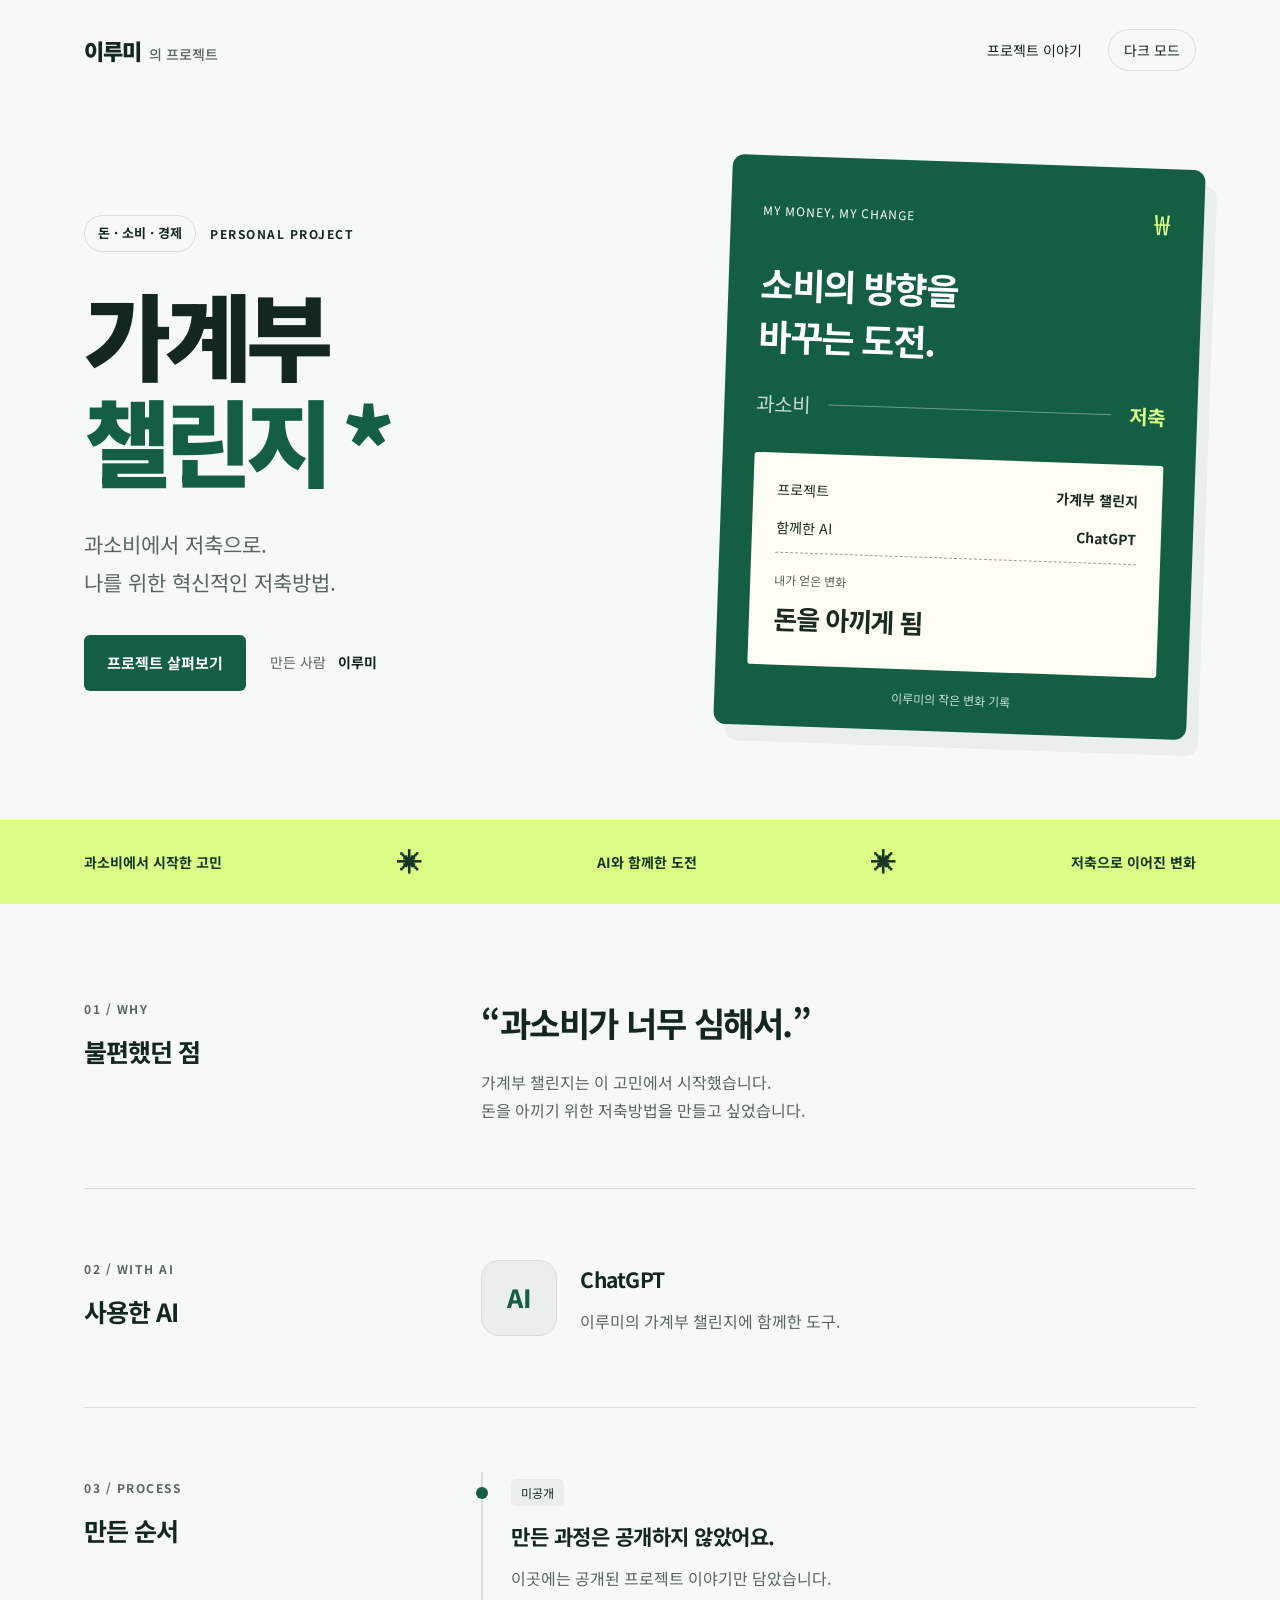
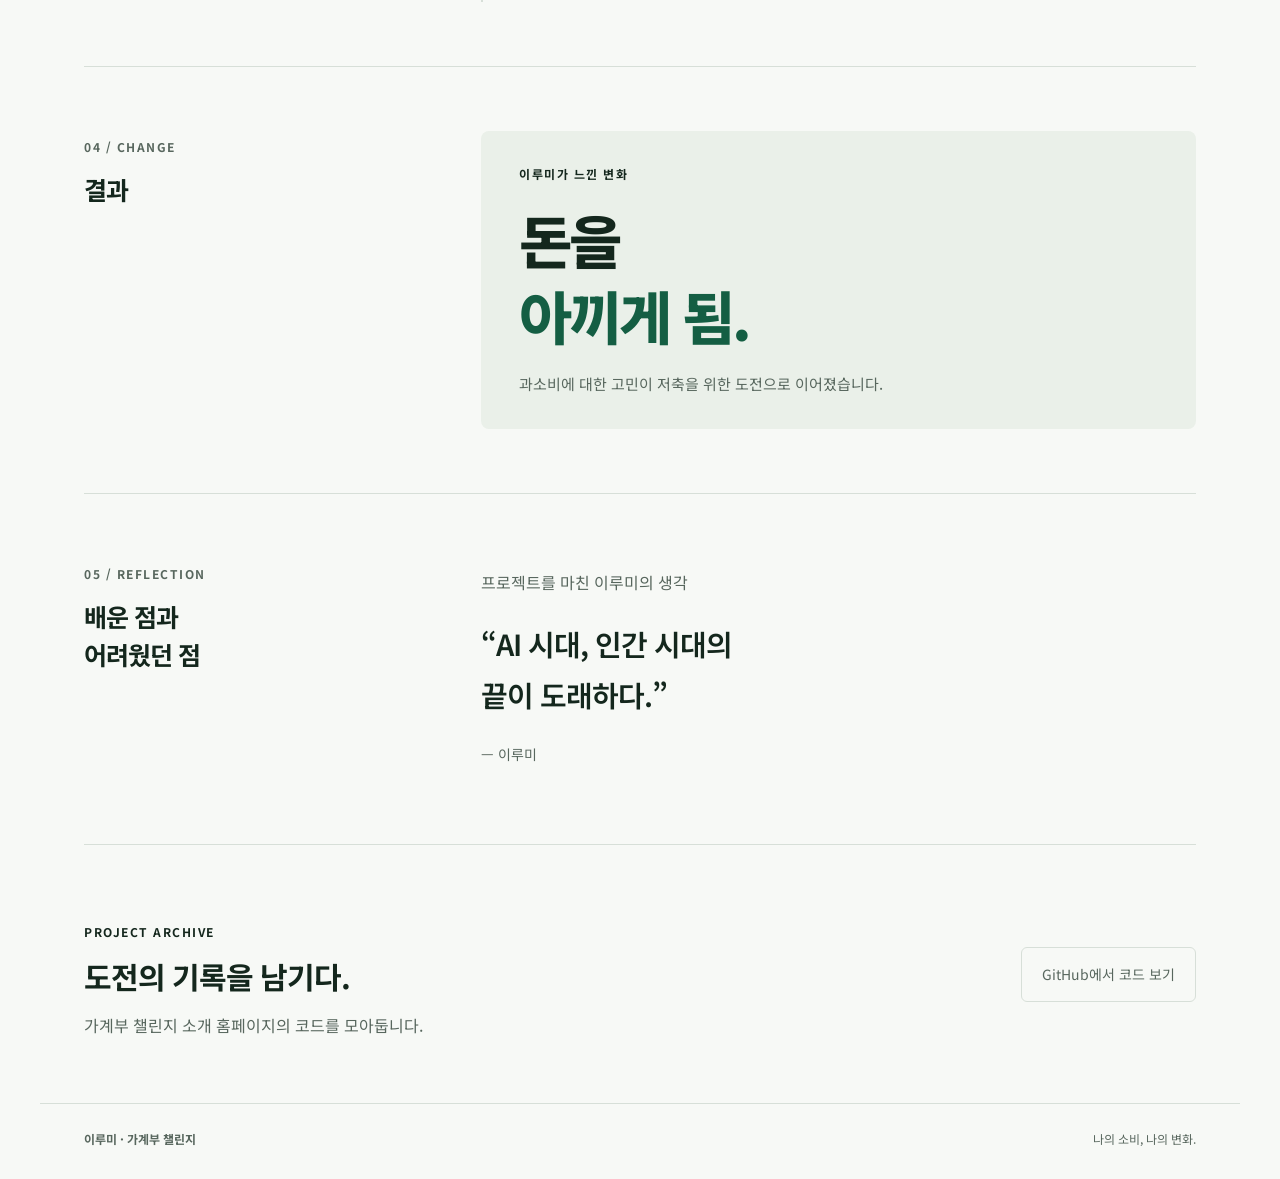
==== index.html @ 44c4bc00 "Create budget challenge portfolio" ====
<!doctype html>
<html lang="ko">
<head>
<meta charset="utf-8"><meta name="viewport" content="width=device-width, initial-scale=1">
<meta name="description" content="과소비에서 저축으로. 이루미가 ChatGPT와 함께 만든 가계부 챌린지 프로젝트를 소개합니다.">
<meta name="color-scheme" content="light dark">
<title>가계부 챌린지 — 이루미의 프로젝트</title>
<link rel="icon" href="data:image/svg+xml,%3Csvg xmlns='http://www.w3.org/2000/svg' viewBox='0 0 64 64'%3E%3Crect width='64' height='64' rx='16' fill='%23145e43'/%3E%3Ctext x='32' y='45' text-anchor='middle' font-size='42' fill='%23d8ff75'%3E₩%3C/text%3E%3C/svg%3E">
<link rel="preconnect" href="https://fonts.googleapis.com"><link rel="preconnect" href="https://fonts.gstatic.com" crossorigin>
<link href="https://fonts.googleapis.com/css2?family=Noto+Sans+KR:wght@400;500;600;700;800;900&display=swap" rel="stylesheet">
<link rel="stylesheet" href="style.css"><script src="script.js" defer></script>
</head>
<body>
<a class="skip" href="#main">본문으로 건너뛰기</a>
<header class="header wrap"><a class="brand" href="#">이루미<span>의 프로젝트</span></a><div class="header-right"><a class="nav-link" href="#story">프로젝트 이야기</a><button id="theme" type="button" aria-label="어두운 화면으로 바꾸기">다크 모드</button></div></header>
<main id="main">
<section class="hero wrap" aria-labelledby="title">
<div class="hero-copy"><p class="eyebrow"><span class="pill">돈 · 소비 · 경제</span> PERSONAL PROJECT</p><h1 id="title">가계부<br><span>챌린지</span><i aria-hidden="true">*</i></h1><p class="intro">과소비에서 저축으로.<br>나를 위한 혁신적인 저축방법.</p><div class="hero-bottom"><a class="primary" href="#story">프로젝트 살펴보기</a><span class="byline">만든 사람 <strong>이루미</strong></span></div></div>
<aside class="statement" aria-label="프로젝트 핵심"><div class="statement-top"><span>MY MONEY, MY CHANGE</span><span aria-hidden="true">₩</span></div><p class="statement-title">소비의 방향을<br>바꾸는 도전.</p><div class="shift"><span>과소비</span><span class="divider" aria-hidden="true"></span><strong>저축</strong></div><div class="receipt"><p><span>프로젝트</span><strong>가계부 챌린지</strong></p><p><span>함께한 AI</span><strong>ChatGPT</strong></p><div class="receipt-result"><span>내가 얻은 변화</span><strong>돈을 아끼게 됨</strong></div></div><p class="statement-foot">이루미의 작은 변화 기록</p></aside>
</section>
<div class="band"><div class="wrap"><span>과소비에서 시작한 고민</span><span aria-hidden="true">✳</span><span>AI와 함께한 도전</span><span aria-hidden="true">✳</span><span>저축으로 이어진 변화</span></div></div>
<div class="wrap story" id="story">
<section class="section-row" aria-labelledby="problem"><div class="section-label"><span>01 / WHY</span><h2 id="problem">불편했던 점</h2></div><div class="section-content"><p class="large">“과소비가 너무 심해서.”</p><p class="muted">가계부 챌린지는 이 고민에서 시작했습니다.<br>돈을 아끼기 위한 저축방법을 만들고 싶었습니다.</p></div></section>
<section class="section-row" aria-labelledby="tools"><div class="section-label"><span>02 / WITH AI</span><h2 id="tools">사용한 AI</h2></div><div class="section-content tool"><div class="ai-mark" aria-hidden="true">AI</div><div><h3>ChatGPT</h3><p class="muted">이루미의 가계부 챌린지에 함께한 도구.</p></div></div></section>
<section class="section-row" aria-labelledby="process"><div class="section-label"><span>03 / PROCESS</span><h2 id="process">만든 순서</h2></div><div class="section-content"><div class="timeline"><span class="timeline-node" aria-hidden="true"></span><div><span class="small-tag">미공개</span><h3>만든 과정은 공개하지 않았어요.</h3><p class="muted">이곳에는 공개된 프로젝트 이야기만 담았습니다.</p></div></div></div></section>
<section class="section-row" aria-labelledby="result"><div class="section-label"><span>04 / CHANGE</span><h2 id="result">결과</h2></div><div class="section-content result"><span class="eyebrow">이루미가 느낀 변화</span><p class="result-title">돈을<br><em>아끼게 됨.</em></p><p>과소비에 대한 고민이 저축을 위한 도전으로 이어졌습니다.</p></div></section>
<section class="section-row" aria-labelledby="learned"><div class="section-label"><span>05 / REFLECTION</span><h2 id="learned">배운 점과<br>어려웠던 점</h2></div><div class="section-content"><p class="muted">프로젝트를 마친 이루미의 생각</p><blockquote>“AI 시대, 인간 시대의<br>끝이 도래하다.”</blockquote><p class="quote-credit">— 이루미</p></div></section>
<section class="closing" aria-labelledby="source"><div><p class="eyebrow">PROJECT ARCHIVE</p><h2 id="source">도전의 기록을 남기다.</h2><p class="muted">가계부 챌린지 소개 홈페이지의 코드를 모아둡니다.</p></div><a class="repo-pending" id="repo-link" href="https://github.com/seokchan999999-maker/portfolio-budget-challenge" target="_blank" rel="noopener noreferrer">GitHub에서 코드 보기</a></section>
</div>
</main><footer class="wrap footer"><strong>이루미 · 가계부 챌린지</strong><span>나의 소비, 나의 변화.</span></footer>
</body></html>
---- style.css ----
:root{--bg:#f7f9f6;--text:#14271d;--muted:#58675e;--line:#d7dfd8;--green:#145e43;--accent:#dbff86;--panel:#eaf0e9;--white:#fff;color-scheme:light}*{box-sizing:border-box}html{scroll-behavior:smooth;scroll-padding-top:2rem}body{margin:0;background:var(--bg);color:var(--text);font-family:'Noto Sans KR',sans-serif;font-size:16px;line-height:1.75;word-break:keep-all}a{color:inherit;text-decoration:none}button{font:inherit}a,button{-webkit-tap-highlight-color:transparent}:focus-visible{outline:3px solid #b2651c;outline-offset:5px}.wrap{max-width:1200px;margin:auto;padding:0 44px}.header{height:100px;display:flex;align-items:center;justify-content:space-between;gap:20px}.brand{font-size:22px;font-weight:900;letter-spacing:-1px}.brand span{font-size:14px;font-weight:500;margin-left:8px;letter-spacing:0;color:var(--muted)}.header-right{display:flex;gap:26px;align-items:center;font-size:14px}#theme{border:1px solid var(--line);border-radius:30px;padding:8px 15px;background:transparent;color:var(--text);cursor:pointer}.hero{padding-top:62px;padding-bottom:88px;display:grid;grid-template-columns:1.2fr 1fr;gap:72px;align-items:center}.eyebrow{font-size:12px;font-weight:700;letter-spacing:1.5px;display:flex;align-items:center;gap:14px}.pill{border:1px solid var(--line);border-radius:30px;padding:6px 13px;font-size:13px;letter-spacing:0}h1{font-size:clamp(64px,7.4vw,96px);line-height:1.12;font-weight:900;letter-spacing:-6px;margin:28px 0;position:relative}h1 span{color:var(--green)}h1 i{font-style:normal;font-size:100px;display:inline-block;color:var(--green);vertical-align:top;margin-left:15px}.intro{font-size:21px;color:var(--muted);line-height:1.8}.hero-bottom{display:flex;align-items:center;gap:24px;margin-top:33px;flex-wrap:wrap}.primary{display:inline-block;background:var(--green);color:#fff;padding:15px 23px;border-radius:6px;font-weight:700;font-size:15px}.byline{font-size:14px;color:var(--muted)}.byline strong{margin-left:8px;color:var(--text)}.statement{background:#145e43;color:#fff;border-radius:12px;padding:30px 32px 22px;transform:rotate(2deg);box-shadow:12px 16px 0 var(--panel)}.statement-top{display:flex;align-items:center;justify-content:space-between;font-size:12px;letter-spacing:1px}.statement-top span:last-child{font-size:28px;color:var(--accent)}.statement-title{font-size:36px;font-weight:700;letter-spacing:-1.5px;line-height:1.45;margin:22px 0}.shift{display:flex;align-items:center;gap:18px;margin:25px 0 32px;font-size:20px;color:#c3ddce}.shift strong{color:var(--accent)}.divider{height:1px;background:#719984;flex:1}.receipt{background:#fffef5;color:#192b21;padding:24px;border-radius:3px}.receipt p{display:flex;justify-content:space-between;font-size:14px;margin:0 0 13px;gap:12px}.receipt-result{border-top:1px dashed #95a593;padding-top:16px;display:flex;flex-direction:column;gap:5px}.receipt-result span{font-size:12px;color:#58675e}.receipt-result strong{font-size:26px;letter-spacing:-1px}.statement-foot{font-size:12px;text-align:center;color:#c3ddce;margin:18px 0 0}.band{background:var(--accent);color:#183626}.band .wrap{display:flex;align-items:center;justify-content:space-between;gap:24px;padding-top:20px;padding-bottom:20px;font-size:14px;font-weight:700}.band span[aria-hidden]{font-size:25px}.story{padding-top:25px}.section-row{display:grid;grid-template-columns:1fr 2fr;gap:40px;padding:64px 0;border-bottom:1px solid var(--line)}.section-label>span{font-size:12px;color:var(--muted);letter-spacing:1.5px;font-weight:700}h2{font-size:25px;letter-spacing:-1px;line-height:1.5;margin:12px 0}h3{font-size:21px;letter-spacing:-.5px;margin:0}.large{font-size:34px;font-weight:700;letter-spacing:-1.5px;margin:0 0 16px}.muted{color:var(--muted);margin:10px 0 0}.tool{display:flex;align-items:center;gap:23px}.ai-mark{height:76px;width:76px;flex-shrink:0;display:grid;place-items:center;background:var(--panel);border:1px solid var(--line);border-radius:18px;font-size:25px;font-weight:800;color:var(--green)}.timeline{border-left:2px solid var(--line);padding:5px 0 10px 28px;position:relative}.timeline-node{position:absolute;width:12px;height:12px;border-radius:50%;background:var(--green);left:-7px;top:15px}.small-tag{display:inline-block;font-size:12px;padding:3px 10px;background:var(--panel);border-radius:5px;margin-bottom:12px}.result{background:var(--panel);border-radius:8px;padding:32px 38px}.result-title{font-size:58px;line-height:1.3;letter-spacing:-3px;font-weight:800;margin:18px 0}.result-title em{font-style:normal;color:var(--green)}.result>p:last-child{color:var(--muted);font-size:15px;margin-bottom:0}blockquote{font-size:29px;letter-spacing:-1px;font-weight:600;margin:22px 0}.quote-credit{font-size:14px;color:var(--muted)}.closing{padding:64px 0;display:flex;justify-content:space-between;align-items:center;gap:25px}.closing h2{font-size:30px}.repo-pending{font-size:14px;color:var(--muted);border:1px solid var(--line);padding:14px 20px;border-radius:6px}.footer{border-top:1px solid var(--line);display:flex;justify-content:space-between;gap:20px;padding-top:24px;padding-bottom:30px;font-size:12px;color:var(--muted)}.skip{position:absolute;top:-100px;left:20px;z-index:9;background:var(--bg);padding:12px}.skip:focus{top:10px}:root[data-theme=dark]{--bg:#101b16;--text:#e9f1e9;--muted:#acbaaf;--line:#33453b;--green:#b9e879;--panel:#1e3026;--white:#18271f;color-scheme:dark}:root[data-theme=dark] .primary{color:#12291c}:root[data-theme=dark] .statement{box-shadow:12px 16px 0 #263629}@media(prefers-color-scheme:dark){:root:not([data-theme=light]){--bg:#101b16;--text:#e9f1e9;--muted:#acbaaf;--line:#33453b;--green:#b9e879;--panel:#1e3026;--white:#18271f;color-scheme:dark}:root:not([data-theme=light]) .primary{color:#12291c}}@media(max-width:850px){.wrap{padding-left:28px;padding-right:28px}.hero{gap:35px}.statement{padding:24px}.hero h1{font-size:70px}.hero h1 i{font-size:65px;margin-left:8px}.statement-title{font-size:29px}.receipt{padding:18px}.receipt-result strong{font-size:23px}.section-row{grid-template-columns:1fr 2fr;gap:25px}}@media(max-width:640px){.wrap{padding-left:22px;padding-right:22px}.header{height:80px}.brand span,.nav-link{display:none}.hero{grid-template-columns:1fr;padding-top:30px;padding-bottom:58px;gap:42px}.hero h1{font-size:76px}.hero-copy .eyebrow{font-size:10px;letter-spacing:1px}.intro{font-size:19px}.statement{transform:rotate(1deg);margin:0 8px 0 0}.statement-title{font-size:32px}.band .wrap{font-size:12px;gap:10px;padding-top:15px;padding-bottom:15px}.band span[aria-hidden]{font-size:17px}.band span:last-child{display:none}.section-row{grid-template-columns:1fr;gap:24px;padding:40px 0}.section-label h2 br{display:none}.section-label h2{margin:5px 0 0}.large{font-size:27px}.result{padding:25px}.result-title{font-size:49px}blockquote{font-size:25px}.closing{align-items:flex-start;flex-direction:column;padding:42px 0}.closing h2{font-size:27px}.footer{flex-direction:column;gap:5px}.tool .muted{font-size:14px}}@media(prefers-reduced-motion:reduce){html{scroll-behavior:auto}}
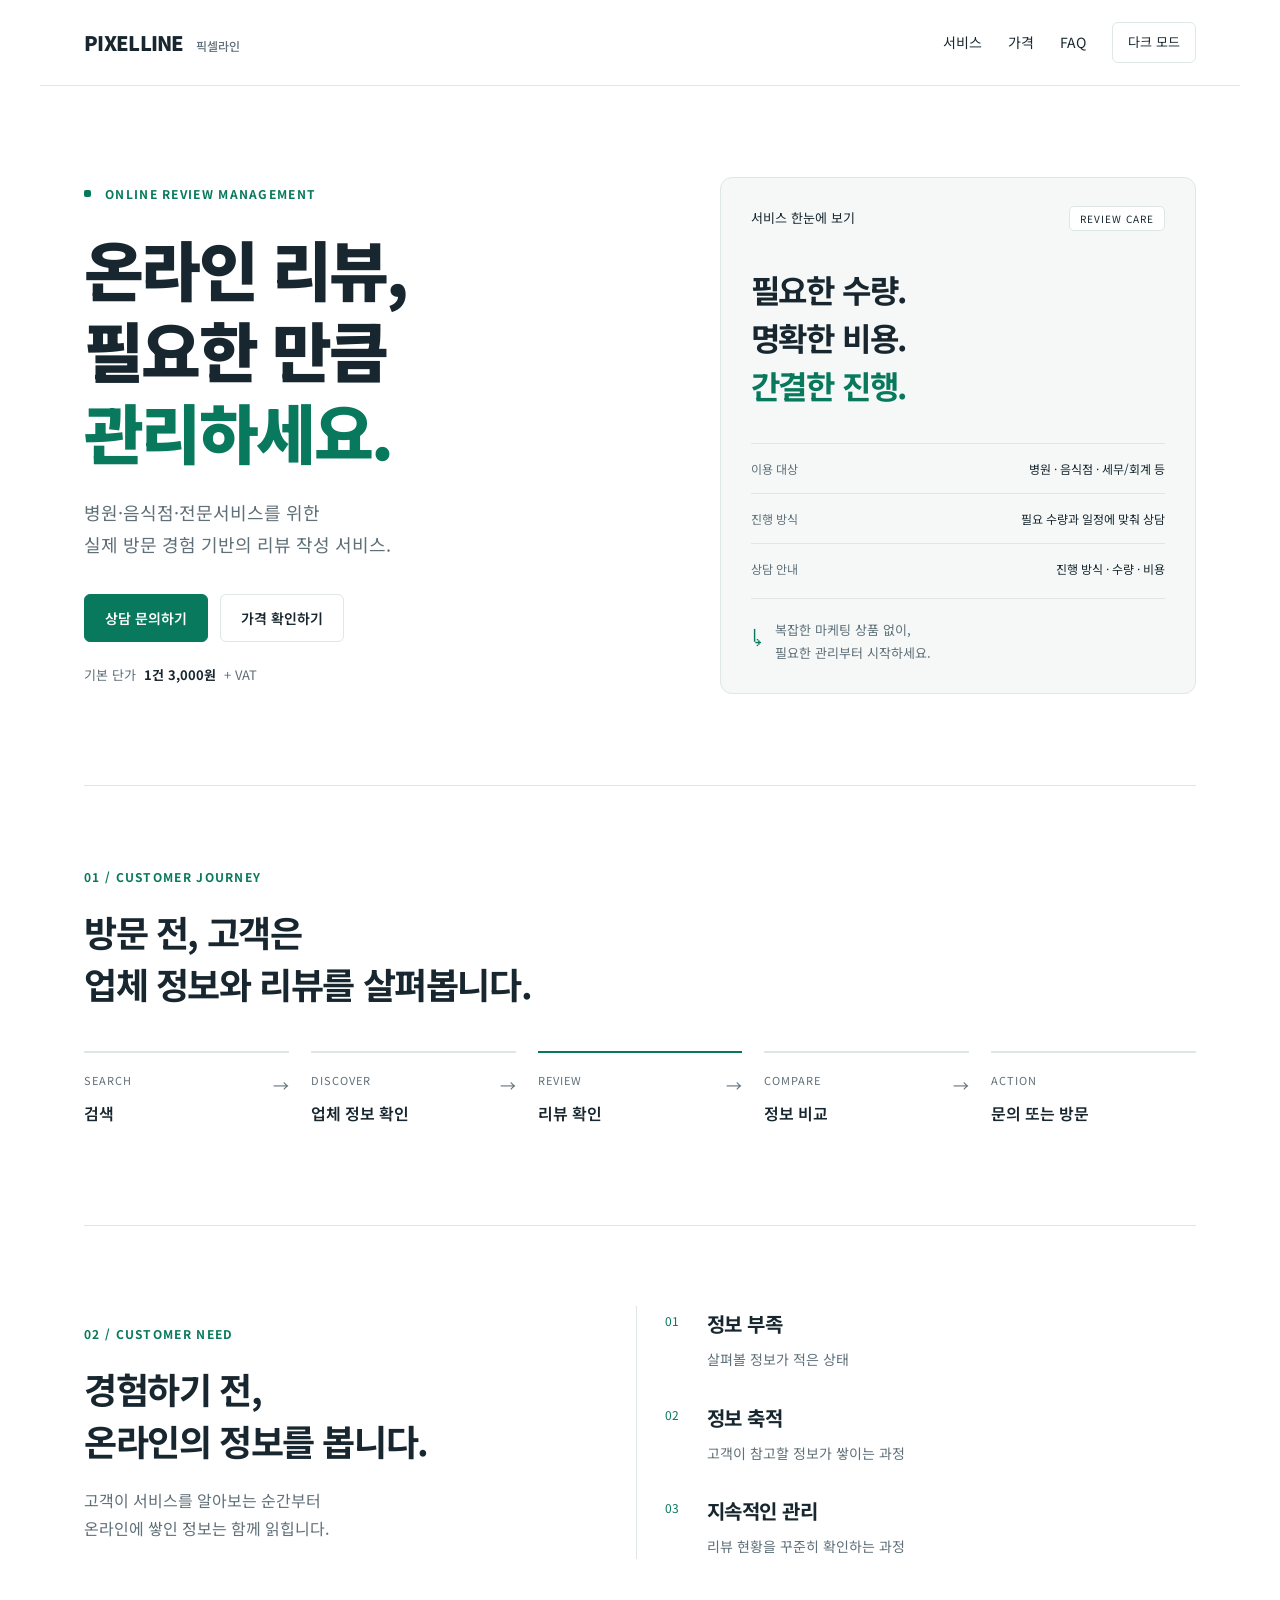
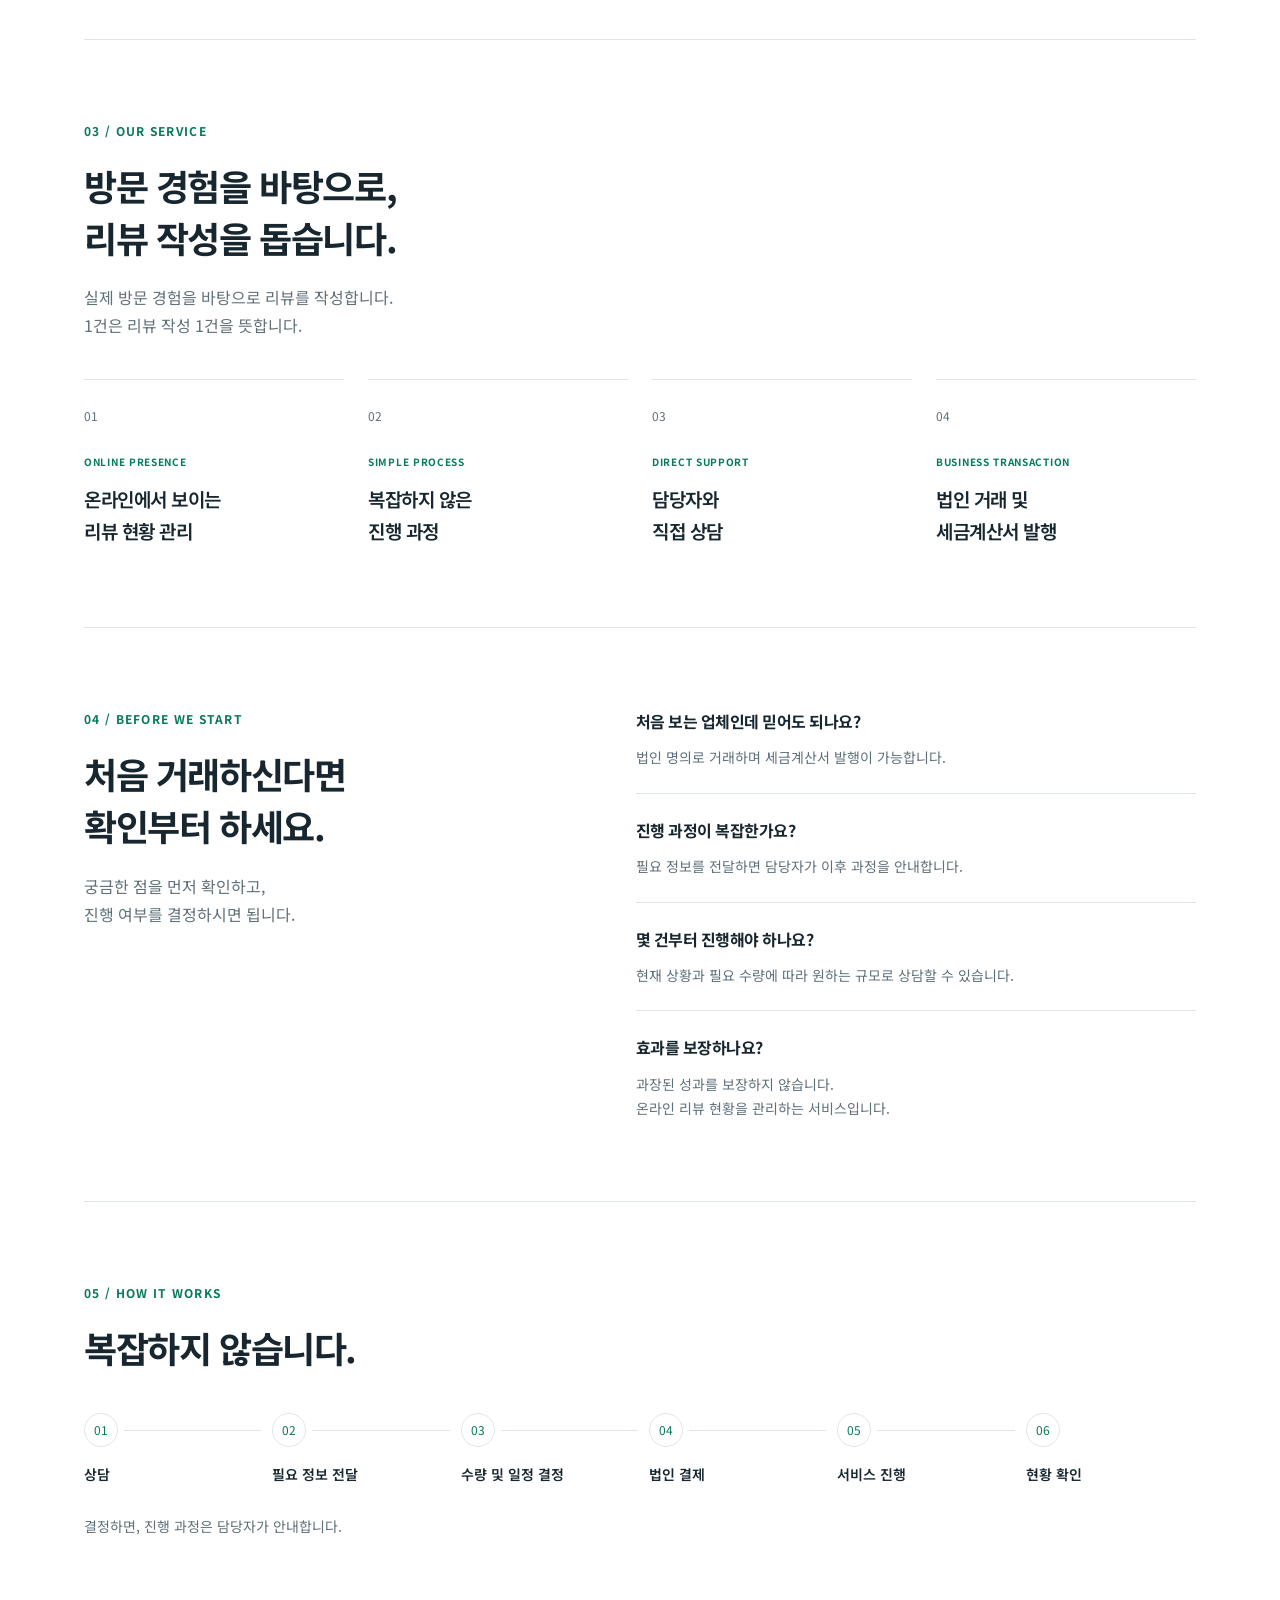
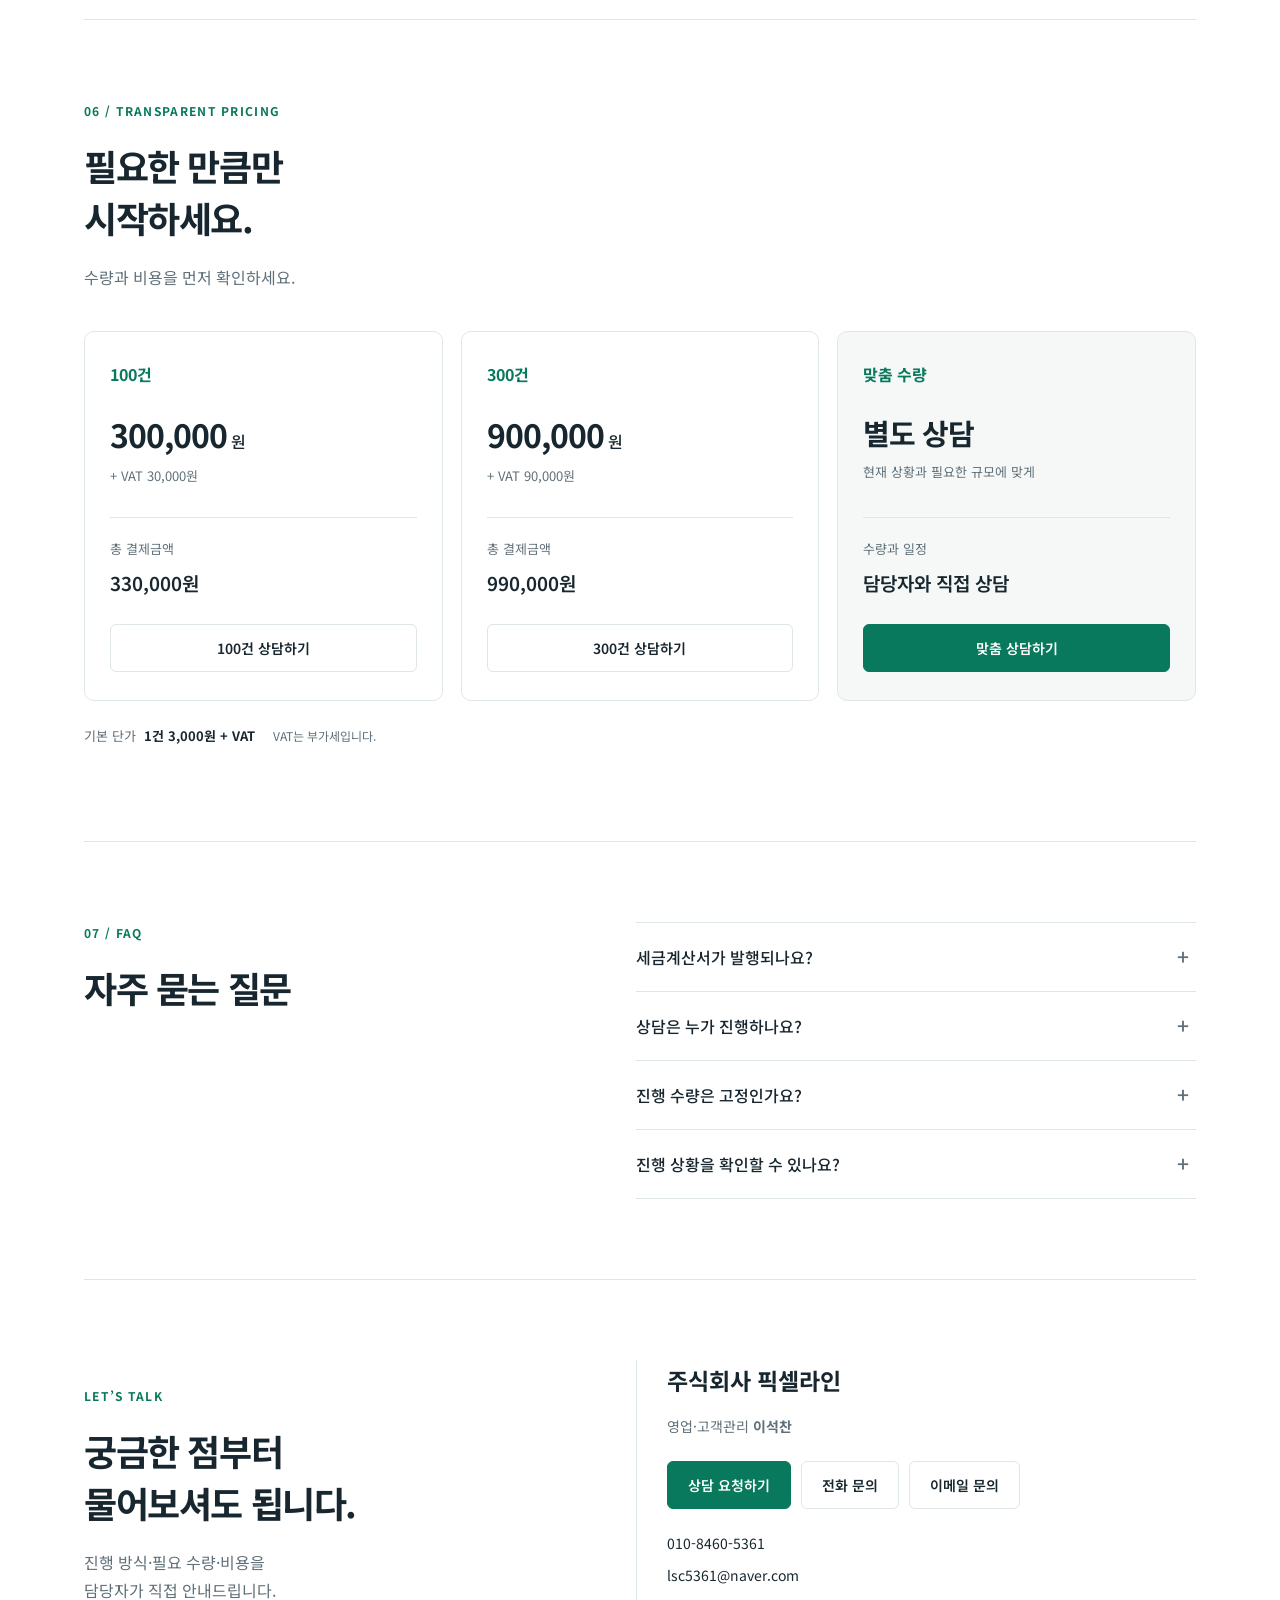
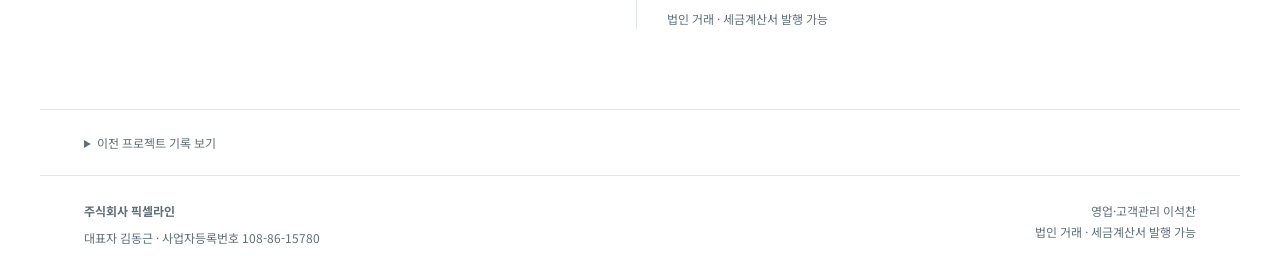
==== commit 79ba2b81: "Refresh existing site for Pixelline review services" ====
--- a/index.html
+++ b/index.html
@@ -2,30 +2,45 @@
 <html lang="ko">
 <head>
 <meta charset="utf-8"><meta name="viewport" content="width=device-width, initial-scale=1">
-<meta name="description" content="과소비에서 저축으로. 이루미가 ChatGPT와 함께 만든 가계부 챌린지 프로젝트를 소개합니다.">
+<meta name="description" content="병원·음식점·전문서비스를 위한 온라인 리뷰 관리. 기본 단가 1건 3,000원 + VAT. 필요한 수량과 일정에 맞춰 상담하세요.">
 <meta name="color-scheme" content="light dark">
-<title>가계부 챌린지 — 이루미의 프로젝트</title>
-<link rel="icon" href="data:image/svg+xml,%3Csvg xmlns='http://www.w3.org/2000/svg' viewBox='0 0 64 64'%3E%3Crect width='64' height='64' rx='16' fill='%23145e43'/%3E%3Ctext x='32' y='45' text-anchor='middle' font-size='42' fill='%23d8ff75'%3E₩%3C/text%3E%3C/svg%3E">
+<title>픽셀라인 | 방문 경험 기반 리뷰 작성 서비스</title>
+<link rel="icon" href="data:image/svg+xml,%3Csvg xmlns='http://www.w3.org/2000/svg' viewBox='0 0 64 64'%3E%3Crect width='64' height='64' rx='16' fill='%23145e43'/%3E%3Ctext x='32' y='45' text-anchor='middle' font-size='42' fill='%23ffffff'%3ER%3C/text%3E%3C/svg%3E">
 <link rel="preconnect" href="https://fonts.googleapis.com"><link rel="preconnect" href="https://fonts.gstatic.com" crossorigin>
 <link href="https://fonts.googleapis.com/css2?family=Noto+Sans+KR:wght@400;500;600;700;800;900&display=swap" rel="stylesheet">
 <link rel="stylesheet" href="style.css"><script src="script.js" defer></script>
 </head>
-<body>
+<body class="sales-page">
 <a class="skip" href="#main">본문으로 건너뛰기</a>
-<header class="header wrap"><a class="brand" href="#">이루미<span>의 프로젝트</span></a><div class="header-right"><a class="nav-link" href="#story">프로젝트 이야기</a><button id="theme" type="button" aria-label="어두운 화면으로 바꾸기">다크 모드</button></div></header>
+<header class="header wrap"><a class="brand" href="#">PIXELLINE<span>픽셀라인</span></a><div class="header-right"><a class="nav-link" href="#service">서비스</a><a class="nav-link" href="#pricing">가격</a><a class="nav-link" href="#faq">FAQ</a><button id="theme" type="button" aria-label="어두운 화면으로 바꾸기">다크 모드</button></div></header>
 <main id="main">
-<section class="hero wrap" aria-labelledby="title">
-<div class="hero-copy"><p class="eyebrow"><span class="pill">돈 · 소비 · 경제</span> PERSONAL PROJECT</p><h1 id="title">가계부<br><span>챌린지</span><i aria-hidden="true">*</i></h1><p class="intro">과소비에서 저축으로.<br>나를 위한 혁신적인 저축방법.</p><div class="hero-bottom"><a class="primary" href="#story">프로젝트 살펴보기</a><span class="byline">만든 사람 <strong>이루미</strong></span></div></div>
+<section class="hero wrap sales-hero" aria-labelledby="title">
+<div class="hero-copy"><p class="eyebrow"><span class="sales-dot" aria-hidden="true"></span> ONLINE REVIEW MANAGEMENT</p><h1 id="title">온라인 리뷰,<br>필요한 만큼<br><span>관리하세요.</span></h1><p class="intro">병원·음식점·전문서비스를 위한<br>실제 방문 경험 기반의 리뷰 작성 서비스.</p><div class="hero-bottom"><a class="primary" href="#contact">상담 문의하기</a><a class="secondary" href="#pricing">가격 확인하기</a></div><p class="hero-price">기본 단가 <strong>1건 3,000원</strong> <span>+ VAT</span></p></div>
+<aside class="statement sales-overview" aria-label="서비스 안내"><div class="overview-header"><span>서비스 한눈에 보기</span><span class="small-tag">REVIEW CARE</span></div><div class="overview-title">필요한 수량.<br>명확한 비용.<br><span>간결한 진행.</span></div><dl class="overview-list"><div><dt>이용 대상</dt><dd>병원 · 음식점 · 세무/회계 등</dd></div><div><dt>진행 방식</dt><dd>필요 수량과 일정에 맞춰 상담</dd></div><div><dt>상담 안내</dt><dd>진행 방식 · 수량 · 비용</dd></div></dl><div class="overview-note"><span aria-hidden="true">↳</span> 복잡한 마케팅 상품 없이,<br>필요한 관리부터 시작하세요.</div></aside>
+</section>
+<div class="wrap sales-body">
+<section class="sales-section journey-section" id="journey" aria-labelledby="journey-title"><div class="section-heading"><p class="eyebrow">01 / CUSTOMER JOURNEY</p><h2 id="journey-title">방문 전, 고객은<br>업체 정보와 리뷰를 살펴봅니다.</h2></div><ol class="journey"><li><span>SEARCH</span><strong>검색</strong></li><li><span>DISCOVER</span><strong>업체 정보 확인</strong></li><li><span>REVIEW</span><strong>리뷰 확인</strong></li><li><span>COMPARE</span><strong>정보 비교</strong></li><li><span>ACTION</span><strong>문의 또는 방문</strong></li></ol></section>
+<section class="sales-section needs-section" id="needs" aria-labelledby="needs-title"><div class="section-heading"><p class="eyebrow">02 / CUSTOMER NEED</p><h2 id="needs-title">경험하기 전,<br>온라인의 정보를 봅니다.</h2><p class="muted">고객이 서비스를 알아보는 순간부터<br>온라인에 쌓인 정보는 함께 읽힙니다.</p></div><div class="need-flow" aria-label="정보 부족에서 정보 축적, 지속적인 관리로 이어지는 개념도"><div><span class="step-number">01</span><h3>정보 부족</h3><p>살펴볼 정보가 적은 상태</p></div><div><span class="step-number">02</span><h3>정보 축적</h3><p>고객이 참고할 정보가 쌓이는 과정</p></div><div><span class="step-number">03</span><h3>지속적인 관리</h3><p>리뷰 현황을 꾸준히 확인하는 과정</p></div></div></section>
+<section class="sales-section" id="service" aria-labelledby="service-title"><div class="section-heading"><p class="eyebrow">03 / OUR SERVICE</p><h2 id="service-title">방문 경험을 바탕으로,<br>리뷰 작성을 돕습니다.</h2><p class="muted">실제 방문 경험을 바탕으로 리뷰를 작성합니다.<br>1건은 리뷰 작성 1건을 뜻합니다.</p></div><div class="service-grid"><article><span class="service-index">01</span><p class="eyebrow">ONLINE PRESENCE</p><h3>온라인에서 보이는<br>리뷰 현황 관리</h3></article><article><span class="service-index">02</span><p class="eyebrow">SIMPLE PROCESS</p><h3>복잡하지 않은<br>진행 과정</h3></article><article><span class="service-index">03</span><p class="eyebrow">DIRECT SUPPORT</p><h3>담당자와<br>직접 상담</h3></article><article><span class="service-index">04</span><p class="eyebrow">BUSINESS TRANSACTION</p><h3>법인 거래 및<br>세금계산서 발행</h3></article></div></section>
+<section class="sales-section trust-section" id="trust" aria-labelledby="trust-title"><div class="section-heading"><p class="eyebrow">04 / BEFORE WE START</p><h2 id="trust-title">처음 거래하신다면<br>확인부터 하세요.</h2><p class="muted">궁금한 점을 먼저 확인하고,<br>진행 여부를 결정하시면 됩니다.</p></div><div class="trust-list"><article><h3>처음 보는 업체인데 믿어도 되나요?</h3><p>법인 명의로 거래하며 세금계산서 발행이 가능합니다.</p></article><article><h3>진행 과정이 복잡한가요?</h3><p>필요 정보를 전달하면 담당자가 이후 과정을 안내합니다.</p></article><article><h3>몇 건부터 진행해야 하나요?</h3><p>현재 상황과 필요 수량에 따라 원하는 규모로 상담할 수 있습니다.</p></article><article><h3>효과를 보장하나요?</h3><p>과장된 성과를 보장하지 않습니다.<br>온라인 리뷰 현황을 관리하는 서비스입니다.</p></article></div></section>
+<section class="sales-section" id="workflow" aria-labelledby="workflow-title"><div class="section-heading"><p class="eyebrow">05 / HOW IT WORKS</p><h2 id="workflow-title">복잡하지 않습니다.</h2></div><ol class="process-flow"><li><span>01</span><strong>상담</strong></li><li><span>02</span><strong>필요 정보 전달</strong></li><li><span>03</span><strong>수량 및 일정 결정</strong></li><li><span>04</span><strong>법인 결제</strong></li><li><span>05</span><strong>서비스 진행</strong></li><li><span>06</span><strong>현황 확인</strong></li></ol><p class="process-note">결정하면, 진행 과정은 담당자가 안내합니다.</p></section>
+<section class="sales-section price-section" id="pricing" aria-labelledby="pricing-title"><div class="section-heading"><p class="eyebrow">06 / TRANSPARENT PRICING</p><h2 id="pricing-title">필요한 만큼만<br>시작하세요.</h2><p class="muted">수량과 비용을 먼저 확인하세요.</p></div><div class="price-grid"><article class="price-card"><p class="eyebrow">100건</p><h3>300,000<span>원</span></h3><p class="tax-note">+ VAT 30,000원</p><div class="total"><span>총 결제금액</span><strong>330,000원</strong></div><a class="secondary" href="#contact">100건 상담하기</a></article><article class="price-card"><p class="eyebrow">300건</p><h3>900,000<span>원</span></h3><p class="tax-note">+ VAT 90,000원</p><div class="total"><span>총 결제금액</span><strong>990,000원</strong></div><a class="secondary" href="#contact">300건 상담하기</a></article><article class="price-card custom-price"><p class="eyebrow">맞춤 수량</p><h3>별도 상담</h3><p class="tax-note">현재 상황과 필요한 규모에 맞게</p><div class="total"><span>수량과 일정</span><strong>담당자와 직접 상담</strong></div><a class="primary" href="#contact">맞춤 상담하기</a></article></div><p class="price-footnote">기본 단가 <strong>1건 3,000원 + VAT</strong><span>VAT는 부가세입니다.</span></p></section>
+<section class="sales-section faq-section" id="faq" aria-labelledby="faq-title"><div class="section-heading"><p class="eyebrow">07 / FAQ</p><h2 id="faq-title">자주 묻는 질문</h2></div><div class="faq-list"><details><summary>세금계산서가 발행되나요?</summary><p>법인 거래로 진행하며 세금계산서 발행이 가능합니다.</p></details><details><summary>상담은 누가 진행하나요?</summary><p>영업·고객관리 담당자가 직접 상담합니다.</p></details><details><summary>진행 수량은 고정인가요?</summary><p>필요 수량에 맞춰 상담할 수 있습니다.</p></details><details><summary>진행 상황을 확인할 수 있나요?</summary><p>담당자를 통해 진행 상황을 안내합니다.</p></details></div></section>
+<section class="sales-section contact-section" id="contact" aria-labelledby="contact-title"><div class="section-heading"><p class="eyebrow">LET’S TALK</p><h2 id="contact-title">궁금한 점부터<br>물어보셔도 됩니다.</h2><p class="muted">진행 방식·필요 수량·비용을<br>담당자가 직접 안내드립니다.</p></div><div class="contact-content"><p class="contact-company">주식회사 픽셀라인</p><p class="contact-person">영업·고객관리 <strong>이석찬</strong></p><div class="contact-actions"><a class="primary" href="mailto:lsc5361@naver.com?subject=리뷰%20서비스%20상담%20요청">상담 요청하기</a><a class="secondary" href="tel:+821084605361">전화 문의</a><a class="secondary" href="mailto:lsc5361@naver.com">이메일 문의</a></div><a class="contact-detail" href="tel:+821084605361">010-8460-5361</a><a class="contact-detail" href="mailto:lsc5361@naver.com">lsc5361@naver.com</a><p class="contact-proof">법인 거래 · 세금계산서 발행 가능</p></div></section>
+</div>
+<details class="project-archive wrap"><summary>이전 프로젝트 기록 보기</summary><div class="archive-content"><section class="hero wrap" aria-labelledby="archive-title">
+<div class="hero-copy"><p class="eyebrow"><span class="pill">돈 · 소비 · 경제</span> PERSONAL PROJECT</p><h1 id="archive-title">가계부<br><span>챌린지</span><i aria-hidden="true">*</i></h1><p class="intro">과소비에서 저축으로.<br>나를 위한 혁신적인 저축방법.</p><div class="hero-bottom"><a class="primary" href="#archive-story">프로젝트 살펴보기</a><span class="byline">만든 사람 <strong>이루미</strong></span></div></div>
 <aside class="statement" aria-label="프로젝트 핵심"><div class="statement-top"><span>MY MONEY, MY CHANGE</span><span aria-hidden="true">₩</span></div><p class="statement-title">소비의 방향을<br>바꾸는 도전.</p><div class="shift"><span>과소비</span><span class="divider" aria-hidden="true"></span><strong>저축</strong></div><div class="receipt"><p><span>프로젝트</span><strong>가계부 챌린지</strong></p><p><span>함께한 AI</span><strong>ChatGPT</strong></p><div class="receipt-result"><span>내가 얻은 변화</span><strong>돈을 아끼게 됨</strong></div></div><p class="statement-foot">이루미의 작은 변화 기록</p></aside>
 </section>
 <div class="band"><div class="wrap"><span>과소비에서 시작한 고민</span><span aria-hidden="true">✳</span><span>AI와 함께한 도전</span><span aria-hidden="true">✳</span><span>저축으로 이어진 변화</span></div></div>
-<div class="wrap story" id="story">
-<section class="section-row" aria-labelledby="problem"><div class="section-label"><span>01 / WHY</span><h2 id="problem">불편했던 점</h2></div><div class="section-content"><p class="large">“과소비가 너무 심해서.”</p><p class="muted">가계부 챌린지는 이 고민에서 시작했습니다.<br>돈을 아끼기 위한 저축방법을 만들고 싶었습니다.</p></div></section>
-<section class="section-row" aria-labelledby="tools"><div class="section-label"><span>02 / WITH AI</span><h2 id="tools">사용한 AI</h2></div><div class="section-content tool"><div class="ai-mark" aria-hidden="true">AI</div><div><h3>ChatGPT</h3><p class="muted">이루미의 가계부 챌린지에 함께한 도구.</p></div></div></section>
-<section class="section-row" aria-labelledby="process"><div class="section-label"><span>03 / PROCESS</span><h2 id="process">만든 순서</h2></div><div class="section-content"><div class="timeline"><span class="timeline-node" aria-hidden="true"></span><div><span class="small-tag">미공개</span><h3>만든 과정은 공개하지 않았어요.</h3><p class="muted">이곳에는 공개된 프로젝트 이야기만 담았습니다.</p></div></div></div></section>
-<section class="section-row" aria-labelledby="result"><div class="section-label"><span>04 / CHANGE</span><h2 id="result">결과</h2></div><div class="section-content result"><span class="eyebrow">이루미가 느낀 변화</span><p class="result-title">돈을<br><em>아끼게 됨.</em></p><p>과소비에 대한 고민이 저축을 위한 도전으로 이어졌습니다.</p></div></section>
-<section class="section-row" aria-labelledby="learned"><div class="section-label"><span>05 / REFLECTION</span><h2 id="learned">배운 점과<br>어려웠던 점</h2></div><div class="section-content"><p class="muted">프로젝트를 마친 이루미의 생각</p><blockquote>“AI 시대, 인간 시대의<br>끝이 도래하다.”</blockquote><p class="quote-credit">— 이루미</p></div></section>
-<section class="closing" aria-labelledby="source"><div><p class="eyebrow">PROJECT ARCHIVE</p><h2 id="source">도전의 기록을 남기다.</h2><p class="muted">가계부 챌린지 소개 홈페이지의 코드를 모아둡니다.</p></div><a class="repo-pending" id="repo-link" href="https://github.com/seokchan999999-maker/portfolio-budget-challenge" target="_blank" rel="noopener noreferrer">GitHub에서 코드 보기</a></section>
+<div class="wrap story" id="archive-story">
+<section class="section-row" aria-labelledby="archive-problem"><div class="section-label"><span>01 / WHY</span><h2 id="archive-problem">불편했던 점</h2></div><div class="section-content"><p class="large">“과소비가 너무 심해서.”</p><p class="muted">가계부 챌린지는 이 고민에서 시작했습니다.<br>돈을 아끼기 위한 저축방법을 만들고 싶었습니다.</p></div></section>
+<section class="section-row" aria-labelledby="archive-tools"><div class="section-label"><span>02 / WITH AI</span><h2 id="archive-tools">사용한 AI</h2></div><div class="section-content tool"><div class="ai-mark" aria-hidden="true">AI</div><div><h3>ChatGPT</h3><p class="muted">이루미의 가계부 챌린지에 함께한 도구.</p></div></div></section>
+<section class="section-row" aria-labelledby="archive-process"><div class="section-label"><span>03 / PROCESS</span><h2 id="archive-process">만든 순서</h2></div><div class="section-content"><div class="timeline"><span class="timeline-node" aria-hidden="true"></span><div><span class="small-tag">미공개</span><h3>만든 과정은 공개하지 않았어요.</h3><p class="muted">이곳에는 공개된 프로젝트 이야기만 담았습니다.</p></div></div></div></section>
+<section class="section-row" aria-labelledby="archive-result"><div class="section-label"><span>04 / CHANGE</span><h2 id="archive-result">결과</h2></div><div class="section-content result"><span class="eyebrow">이루미가 느낀 변화</span><p class="result-title">돈을<br><em>아끼게 됨.</em></p><p>과소비에 대한 고민이 저축을 위한 도전으로 이어졌습니다.</p></div></section>
+<section class="section-row" aria-labelledby="archive-learned"><div class="section-label"><span>05 / REFLECTION</span><h2 id="archive-learned">배운 점과<br>어려웠던 점</h2></div><div class="section-content"><p class="muted">프로젝트를 마친 이루미의 생각</p><blockquote>“AI 시대, 인간 시대의<br>끝이 도래하다.”</blockquote><p class="quote-credit">— 이루미</p></div></section>
+<section class="closing" aria-labelledby="archive-source"><div><p class="eyebrow">PROJECT ARCHIVE</p><h2 id="archive-source">도전의 기록을 남기다.</h2><p class="muted">가계부 챌린지 소개 홈페이지의 코드를 모아둡니다.</p></div><a class="repo-pending" id="archive-repo-link" href="https://github.com/seokchan999999-maker/portfolio-budget-challenge" target="_blank" rel="noopener noreferrer">GitHub에서 코드 보기</a></section>
 </div>
-</main><footer class="wrap footer"><strong>이루미 · 가계부 챌린지</strong><span>나의 소비, 나의 변화.</span></footer>
+</div></details>
+</main><footer class="wrap footer"><div><strong>주식회사 픽셀라인</strong><p>대표자 김동근 · 사업자등록번호 108-86-15780</p></div><span>영업·고객관리 이석찬<br>법인 거래 · 세금계산서 발행 가능</span></footer>
 </body></html>
--- a/style.css
+++ b/style.css
@@ -1 +1,10 @@
 :root{--bg:#f7f9f6;--text:#14271d;--muted:#58675e;--line:#d7dfd8;--green:#145e43;--accent:#dbff86;--panel:#eaf0e9;--white:#fff;color-scheme:light}*{box-sizing:border-box}html{scroll-behavior:smooth;scroll-padding-top:2rem}body{margin:0;background:var(--bg);color:var(--text);font-family:'Noto Sans KR',sans-serif;font-size:16px;line-height:1.75;word-break:keep-all}a{color:inherit;text-decoration:none}button{font:inherit}a,button{-webkit-tap-highlight-color:transparent}:focus-visible{outline:3px solid #b2651c;outline-offset:5px}.wrap{max-width:1200px;margin:auto;padding:0 44px}.header{height:100px;display:flex;align-items:center;justify-content:space-between;gap:20px}.brand{font-size:22px;font-weight:900;letter-spacing:-1px}.brand span{font-size:14px;font-weight:500;margin-left:8px;letter-spacing:0;color:var(--muted)}.header-right{display:flex;gap:26px;align-items:center;font-size:14px}#theme{border:1px solid var(--line);border-radius:30px;padding:8px 15px;background:transparent;color:var(--text);cursor:pointer}.hero{padding-top:62px;padding-bottom:88px;display:grid;grid-template-columns:1.2fr 1fr;gap:72px;align-items:center}.eyebrow{font-size:12px;font-weight:700;letter-spacing:1.5px;display:flex;align-items:center;gap:14px}.pill{border:1px solid var(--line);border-radius:30px;padding:6px 13px;font-size:13px;letter-spacing:0}h1{font-size:clamp(64px,7.4vw,96px);line-height:1.12;font-weight:900;letter-spacing:-6px;margin:28px 0;position:relative}h1 span{color:var(--green)}h1 i{font-style:normal;font-size:100px;display:inline-block;color:var(--green);vertical-align:top;margin-left:15px}.intro{font-size:21px;color:var(--muted);line-height:1.8}.hero-bottom{display:flex;align-items:center;gap:24px;margin-top:33px;flex-wrap:wrap}.primary{display:inline-block;background:var(--green);color:#fff;padding:15px 23px;border-radius:6px;font-weight:700;font-size:15px}.byline{font-size:14px;color:var(--muted)}.byline strong{margin-left:8px;color:var(--text)}.statement{background:#145e43;color:#fff;border-radius:12px;padding:30px 32px 22px;transform:rotate(2deg);box-shadow:12px 16px 0 var(--panel)}.statement-top{display:flex;align-items:center;justify-content:space-between;font-size:12px;letter-spacing:1px}.statement-top span:last-child{font-size:28px;color:var(--accent)}.statement-title{font-size:36px;font-weight:700;letter-spacing:-1.5px;line-height:1.45;margin:22px 0}.shift{display:flex;align-items:center;gap:18px;margin:25px 0 32px;font-size:20px;color:#c3ddce}.shift strong{color:var(--accent)}.divider{height:1px;background:#719984;flex:1}.receipt{background:#fffef5;color:#192b21;padding:24px;border-radius:3px}.receipt p{display:flex;justify-content:space-between;font-size:14px;margin:0 0 13px;gap:12px}.receipt-result{border-top:1px dashed #95a593;padding-top:16px;display:flex;flex-direction:column;gap:5px}.receipt-result span{font-size:12px;color:#58675e}.receipt-result strong{font-size:26px;letter-spacing:-1px}.statement-foot{font-size:12px;text-align:center;color:#c3ddce;margin:18px 0 0}.band{background:var(--accent);color:#183626}.band .wrap{display:flex;align-items:center;justify-content:space-between;gap:24px;padding-top:20px;padding-bottom:20px;font-size:14px;font-weight:700}.band span[aria-hidden]{font-size:25px}.story{padding-top:25px}.section-row{display:grid;grid-template-columns:1fr 2fr;gap:40px;padding:64px 0;border-bottom:1px solid var(--line)}.section-label>span{font-size:12px;color:var(--muted);letter-spacing:1.5px;font-weight:700}h2{font-size:25px;letter-spacing:-1px;line-height:1.5;margin:12px 0}h3{font-size:21px;letter-spacing:-.5px;margin:0}.large{font-size:34px;font-weight:700;letter-spacing:-1.5px;margin:0 0 16px}.muted{color:var(--muted);margin:10px 0 0}.tool{display:flex;align-items:center;gap:23px}.ai-mark{height:76px;width:76px;flex-shrink:0;display:grid;place-items:center;background:var(--panel);border:1px solid var(--line);border-radius:18px;font-size:25px;font-weight:800;color:var(--green)}.timeline{border-left:2px solid var(--line);padding:5px 0 10px 28px;position:relative}.timeline-node{position:absolute;width:12px;height:12px;border-radius:50%;background:var(--green);left:-7px;top:15px}.small-tag{display:inline-block;font-size:12px;padding:3px 10px;background:var(--panel);border-radius:5px;margin-bottom:12px}.result{background:var(--panel);border-radius:8px;padding:32px 38px}.result-title{font-size:58px;line-height:1.3;letter-spacing:-3px;font-weight:800;margin:18px 0}.result-title em{font-style:normal;color:var(--green)}.result>p:last-child{color:var(--muted);font-size:15px;margin-bottom:0}blockquote{font-size:29px;letter-spacing:-1px;font-weight:600;margin:22px 0}.quote-credit{font-size:14px;color:var(--muted)}.closing{padding:64px 0;display:flex;justify-content:space-between;align-items:center;gap:25px}.closing h2{font-size:30px}.repo-pending{font-size:14px;color:var(--muted);border:1px solid var(--line);padding:14px 20px;border-radius:6px}.footer{border-top:1px solid var(--line);display:flex;justify-content:space-between;gap:20px;padding-top:24px;padding-bottom:30px;font-size:12px;color:var(--muted)}.skip{position:absolute;top:-100px;left:20px;z-index:9;background:var(--bg);padding:12px}.skip:focus{top:10px}:root[data-theme=dark]{--bg:#101b16;--text:#e9f1e9;--muted:#acbaaf;--line:#33453b;--green:#b9e879;--panel:#1e3026;--white:#18271f;color-scheme:dark}:root[data-theme=dark] .primary{color:#12291c}:root[data-theme=dark] .statement{box-shadow:12px 16px 0 #263629}@media(prefers-color-scheme:dark){:root:not([data-theme=light]){--bg:#101b16;--text:#e9f1e9;--muted:#acbaaf;--line:#33453b;--green:#b9e879;--panel:#1e3026;--white:#18271f;color-scheme:dark}:root:not([data-theme=light]) .primary{color:#12291c}}@media(max-width:850px){.wrap{padding-left:28px;padding-right:28px}.hero{gap:35px}.statement{padding:24px}.hero h1{font-size:70px}.hero h1 i{font-size:65px;margin-left:8px}.statement-title{font-size:29px}.receipt{padding:18px}.receipt-result strong{font-size:23px}.section-row{grid-template-columns:1fr 2fr;gap:25px}}@media(max-width:640px){.wrap{padding-left:22px;padding-right:22px}.header{height:80px}.brand span,.nav-link{display:none}.hero{grid-template-columns:1fr;padding-top:30px;padding-bottom:58px;gap:42px}.hero h1{font-size:76px}.hero-copy .eyebrow{font-size:10px;letter-spacing:1px}.intro{font-size:19px}.statement{transform:rotate(1deg);margin:0 8px 0 0}.statement-title{font-size:32px}.band .wrap{font-size:12px;gap:10px;padding-top:15px;padding-bottom:15px}.band span[aria-hidden]{font-size:17px}.band span:last-child{display:none}.section-row{grid-template-columns:1fr;gap:24px;padding:40px 0}.section-label h2 br{display:none}.section-label h2{margin:5px 0 0}.large{font-size:27px}.result{padding:25px}.result-title{font-size:49px}blockquote{font-size:25px}.closing{align-items:flex-start;flex-direction:column;padding:42px 0}.closing h2{font-size:27px}.footer{flex-direction:column;gap:5px}.tool .muted{font-size:14px}}@media(prefers-reduced-motion:reduce){html{scroll-behavior:auto}}
+
+/* Sales landing page overrides; original portfolio styles retained. */
+.sales-page{--bg:#fff;--text:#18272f;--muted:#607079;--line:#dfe7e6;--green:#08795c;--accent:#eaf5f0;--panel:#f5f8f7;background:var(--bg)}
+.sales-page .header{height:86px;border-bottom:1px solid var(--line)}.sales-page .brand{font-size:20px;letter-spacing:-.7px}.sales-page .brand span{font-size:12px;margin-left:12px}.sales-page #theme{border-radius:6px;font-size:13px}.sales-page .eyebrow{font-size:12px;letter-spacing:1.3px;color:var(--green)}.sales-hero{padding-top:85px;padding-bottom:85px;gap:64px}.sales-hero h1{font-size:clamp(42px,5.2vw,65px);line-height:1.25;letter-spacing:-2.6px;margin:24px 0}.sales-hero .intro{font-size:18px}.sales-hero .hero-bottom{gap:12px}.sales-dot{width:7px;height:7px;background:var(--green);border-radius:2px}.sales-page .primary,.sales-page .secondary{display:inline-flex;align-items:center;justify-content:center;min-height:48px;padding:12px 20px;border:1px solid var(--line);border-radius:6px;font-size:14px;font-weight:600;line-height:1.6;text-align:center}.sales-page .primary{background:var(--green);border-color:var(--green);color:#fff}.sales-page .secondary{background:var(--bg);color:var(--text)}.sales-page .primary:hover{filter:brightness(.92)}.sales-page .secondary:hover{border-color:var(--green)}.hero-price{font-size:13px;color:var(--muted);display:flex;flex-wrap:wrap;gap:8px;margin-top:22px}.hero-price strong{color:var(--text)}.sales-overview.statement{transform:none;box-shadow:none;border:1px solid var(--line);background:var(--panel);color:var(--text);padding:28px 30px;border-radius:12px}.overview-header{display:flex;align-items:center;justify-content:space-between;gap:12px;font-size:13px}.overview-header .small-tag{font-size:10px;margin:0;border:1px solid var(--line);background:var(--bg);letter-spacing:1px}.overview-title{font-size:32px;letter-spacing:-1.2px;line-height:1.5;font-weight:700;margin:34px 0}.overview-title span{color:var(--green)}.overview-list{margin:0}.overview-list>div{display:flex;justify-content:space-between;gap:14px;border-top:1px solid var(--line);padding:14px 0;font-size:12px}.overview-list dt{color:var(--muted);flex-shrink:0}.overview-list dd{margin:0;text-align:right}.overview-note{display:flex;gap:12px;border-top:1px solid var(--line);padding-top:20px;margin-top:5px;font-size:13px;color:var(--muted)}.overview-note>span{font-size:23px;color:var(--green)}
+.sales-section{padding:80px 0;border-top:1px solid var(--line)}.section-heading .eyebrow{margin:0 0 18px}.sales-section h2{font-size:36px;line-height:1.45;letter-spacing:-1.4px;margin:0}.section-heading>.muted{font-size:16px;margin-top:20px}.journey{list-style:none;padding:0;display:grid;grid-template-columns:repeat(5,minmax(0,1fr));gap:22px;margin:42px 0 0}.journey li{border-top:2px solid var(--line);padding:18px 0;display:flex;flex-direction:column;gap:9px;position:relative}.journey li:nth-child(3){border-color:var(--green)}.journey li:not(:last-child):after{content:'→';position:absolute;right:0;top:18px;color:var(--muted)}.journey li>span{font-size:11px;letter-spacing:1px;color:var(--muted)}.journey strong{font-size:16px;font-weight:600}.needs-section,.trust-section,.faq-section,.contact-section{display:grid;grid-template-columns:1fr 1.15fr;gap:65px}.needs-section,.contact-section{align-items:center}.need-flow{border-left:1px solid var(--line);padding-left:28px}.need-flow>div{position:relative;padding:0 0 28px 42px}.need-flow>div:last-child{padding-bottom:0}.step-number{position:absolute;left:0;top:4px;font-size:12px;color:var(--green)}.need-flow h3{font-size:20px}.need-flow p{font-size:14px;color:var(--muted);margin:6px 0 0}.service-grid{display:grid;grid-template-columns:repeat(4,minmax(0,1fr));gap:24px;margin-top:40px}.service-grid article{border-top:1px solid var(--line);padding-top:20px}.service-index{font-size:12px;color:var(--muted)}.service-grid .eyebrow{font-size:10px;letter-spacing:.7px;margin:25px 0 12px}.service-grid h3{font-size:19px;line-height:1.7;letter-spacing:-.5px;font-weight:600}.trust-list article{padding:23px 0;border-bottom:1px solid var(--line)}.trust-list article:first-child{padding-top:0}.trust-list article:last-child{border:0;padding-bottom:0}.trust-list h3{font-size:16px;line-height:1.7}.trust-list p{font-size:14px;color:var(--muted);margin:10px 0 0}.process-flow{display:grid;grid-template-columns:repeat(6,minmax(0,1fr));gap:18px;list-style:none;padding:0;margin:40px 0 0}.process-flow li{position:relative;display:flex;flex-direction:column;gap:15px}.process-flow li:not(:last-child):before{content:'';position:absolute;top:17px;left:40px;right:-7px;height:1px;background:var(--line)}.process-flow span{width:34px;height:34px;display:grid;place-items:center;border:1px solid var(--line);border-radius:50%;font-size:12px;color:var(--green)}.process-flow strong{font-size:14px;font-weight:600}.process-note{font-size:14px;color:var(--muted);margin:28px 0 0}.price-grid{display:grid;grid-template-columns:repeat(3,minmax(0,1fr));gap:18px;margin-top:40px}.price-card{display:flex;flex-direction:column;border:1px solid var(--line);border-radius:10px;padding:28px 25px;min-width:0}.price-card>.eyebrow{font-size:16px;letter-spacing:0;margin:0 0 24px}.price-card h3{font-size:32px;letter-spacing:-1px;line-height:1.4}.price-card h3 span{font-size:16px;margin-left:4px;font-weight:500}.tax-note{font-size:13px;color:var(--muted);margin:8px 0 29px}.total{border-top:1px solid var(--line);display:flex;flex-direction:column;gap:6px;padding:20px 0 24px;margin-top:auto}.total>span{font-size:13px;color:var(--muted)}.total strong{font-size:19px;font-weight:600}.custom-price{background:var(--panel)}.custom-price h3{font-size:29px}.price-footnote{display:flex;flex-wrap:wrap;gap:8px;font-size:13px;color:var(--muted);margin-top:24px}.price-footnote strong{color:var(--text);margin-right:10px}.price-footnote span{font-size:12px}.faq-list details{border-bottom:1px solid var(--line)}.faq-list details:first-child{border-top:1px solid var(--line)}.faq-list summary{position:relative;list-style:none;padding:20px 35px 20px 0;cursor:pointer;font-size:16px;font-weight:500}.faq-list summary::-webkit-details-marker{display:none}.faq-list summary:after{content:'+';position:absolute;right:7px;top:15px;color:var(--muted);font-size:21px}.faq-list details[open] summary:after{content:'−'}.faq-list details>p{font-size:14px;color:var(--muted);margin:0;padding:0 25px 22px 0}.contact-content{border-left:1px solid var(--line);padding-left:30px}.contact-company{font-size:23px;font-weight:700;margin:0 0 12px}.contact-person{font-size:14px;color:var(--muted)}.contact-actions{display:flex;flex-wrap:wrap;gap:10px;margin:22px 0}.contact-detail{display:block;overflow-wrap:anywhere;font-size:14px;margin-top:8px}.contact-proof{font-size:12px;color:var(--muted);margin:20px 0 0}.project-archive{padding-top:22px;padding-bottom:22px;border-top:1px solid var(--line);font-size:12px;color:var(--muted)}.project-archive>summary{cursor:pointer;width:fit-content}.archive-content{padding-top:30px;font-size:16px;color:var(--text)}.sales-page .footer{font-size:12px}.sales-page .footer p{margin:6px 0 0}.sales-page .footer>span{text-align:right}
+:root[data-theme=dark] .sales-page{--bg:#111b21;--text:#e8eef0;--muted:#a3b2b9;--line:#2b3a42;--green:#50bd9b;--accent:#163a32;--panel:#19272e}:root[data-theme=dark] .sales-page .primary{color:#10251f}:root[data-theme=dark] .sales-overview.statement{box-shadow:none}@media(prefers-color-scheme:dark){:root:not([data-theme=light]) .sales-page{--bg:#111b21;--text:#e8eef0;--muted:#a3b2b9;--line:#2b3a42;--green:#50bd9b;--accent:#163a32;--panel:#19272e}:root:not([data-theme=light]) .sales-page .primary{color:#10251f}}
+@media(max-width:900px){.sales-hero{gap:30px}.sales-hero h1{font-size:48px;letter-spacing:-2px}.sales-overview.statement{padding:22px}.overview-title{font-size:28px}.overview-list>div{flex-direction:column;gap:3px}.overview-list dd{text-align:left}.needs-section,.trust-section,.contact-section,.faq-section{gap:30px}.sales-section h2{font-size:32px}.price-card{padding:24px 18px}.price-card h3{font-size:27px}.service-grid{gap:18px}.service-grid h3{font-size:17px}.process-flow{gap:10px}.process-flow strong{font-size:13px}}
+@media(max-width:640px){.sales-page .header{height:72px;gap:10px}.sales-page .brand{font-size:18px}.sales-page .header-right{gap:8px}.sales-page #theme{font-size:12px;padding:7px 9px}.sales-hero{grid-template-columns:1fr;padding-top:46px;padding-bottom:52px;gap:32px}.sales-hero h1{font-size:43px;letter-spacing:-1.8px;line-height:1.28}.sales-hero .intro{font-size:16px}.sales-hero .hero-copy .eyebrow{font-size:10px;letter-spacing:1px}.sales-hero .hero-bottom{display:grid;grid-template-columns:1fr 1fr;gap:10px}.sales-page .primary,.sales-page .secondary{padding:12px 13px;font-size:14px}.sales-overview.statement{margin:0;padding:24px}.overview-title{font-size:28px;margin:24px 0}.overview-list>div{flex-direction:row}.overview-list dd{text-align:right}.sales-section{padding:52px 0}.sales-section h2{font-size:28px;letter-spacing:-1px}.section-heading>.muted{font-size:15px}.journey{grid-template-columns:1fr;gap:0;margin-top:28px}.journey li{display:grid;grid-template-columns:100px 1fr;gap:12px;align-items:center;padding:16px 28px 16px 0;border-top:1px solid var(--line)}.journey li:not(:last-child):after{content:'↓';right:2px;top:17px}.needs-section,.trust-section,.faq-section,.contact-section{grid-template-columns:1fr;gap:30px}.need-flow{padding-left:16px}.service-grid{grid-template-columns:1fr;gap:0;margin-top:28px}.service-grid article{display:grid;grid-template-columns:30px 1fr;column-gap:12px;padding:20px 0}.service-grid .service-index{grid-row:1/3;padding-top:3px}.service-grid .eyebrow{margin:0 0 7px;font-size:11px}.service-grid h3{font-size:18px}.service-grid h3 br{display:none}.process-flow{grid-template-columns:1fr;gap:0;margin-top:28px}.process-flow li{flex-direction:row;align-items:center;padding-bottom:22px;gap:16px}.process-flow li:last-child{padding-bottom:0}.process-flow li:not(:last-child):before{left:16px;top:34px;width:1px;height:22px;right:auto}.process-flow strong{font-size:16px}.price-grid{grid-template-columns:1fr;gap:16px;margin-top:28px}.price-card{padding:26px}.price-card h3{font-size:34px}.price-card>.eyebrow{margin-bottom:18px}.total{flex-direction:row;justify-content:space-between;align-items:center;gap:12px}.total strong{font-size:18px}.custom-price h3{font-size:30px}.price-footnote span{width:100%}.contact-content{padding:24px 0 0;border-left:0;border-top:1px solid var(--line)}.contact-actions a{flex:1;min-width:130px}.sales-page .footer>span{text-align:left}.project-archive .hero h1{font-size:56px}.project-archive .wrap{padding-left:0;padding-right:0}}
+@media(max-width:360px){.sales-hero h1{font-size:38px}.overview-list>div{flex-direction:column}.overview-list dd{text-align:left}.total{flex-direction:column;align-items:flex-start}}
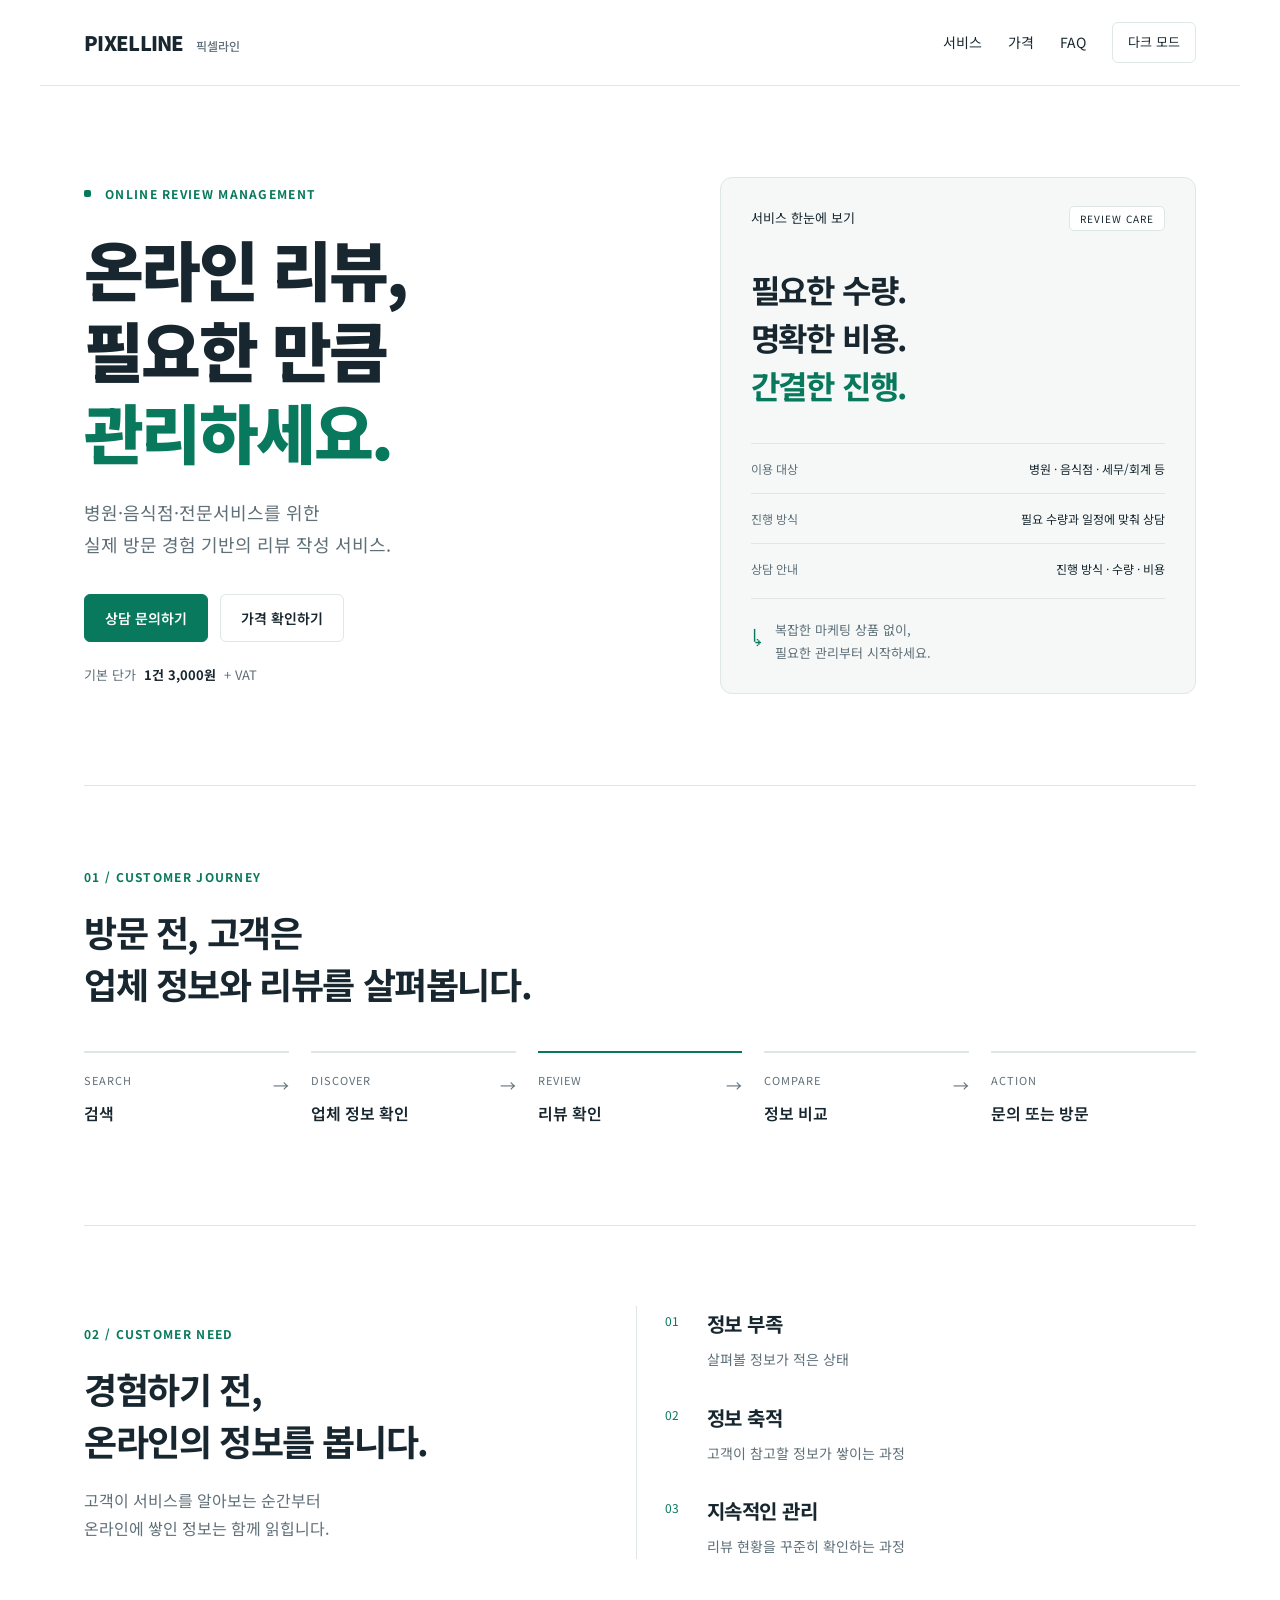
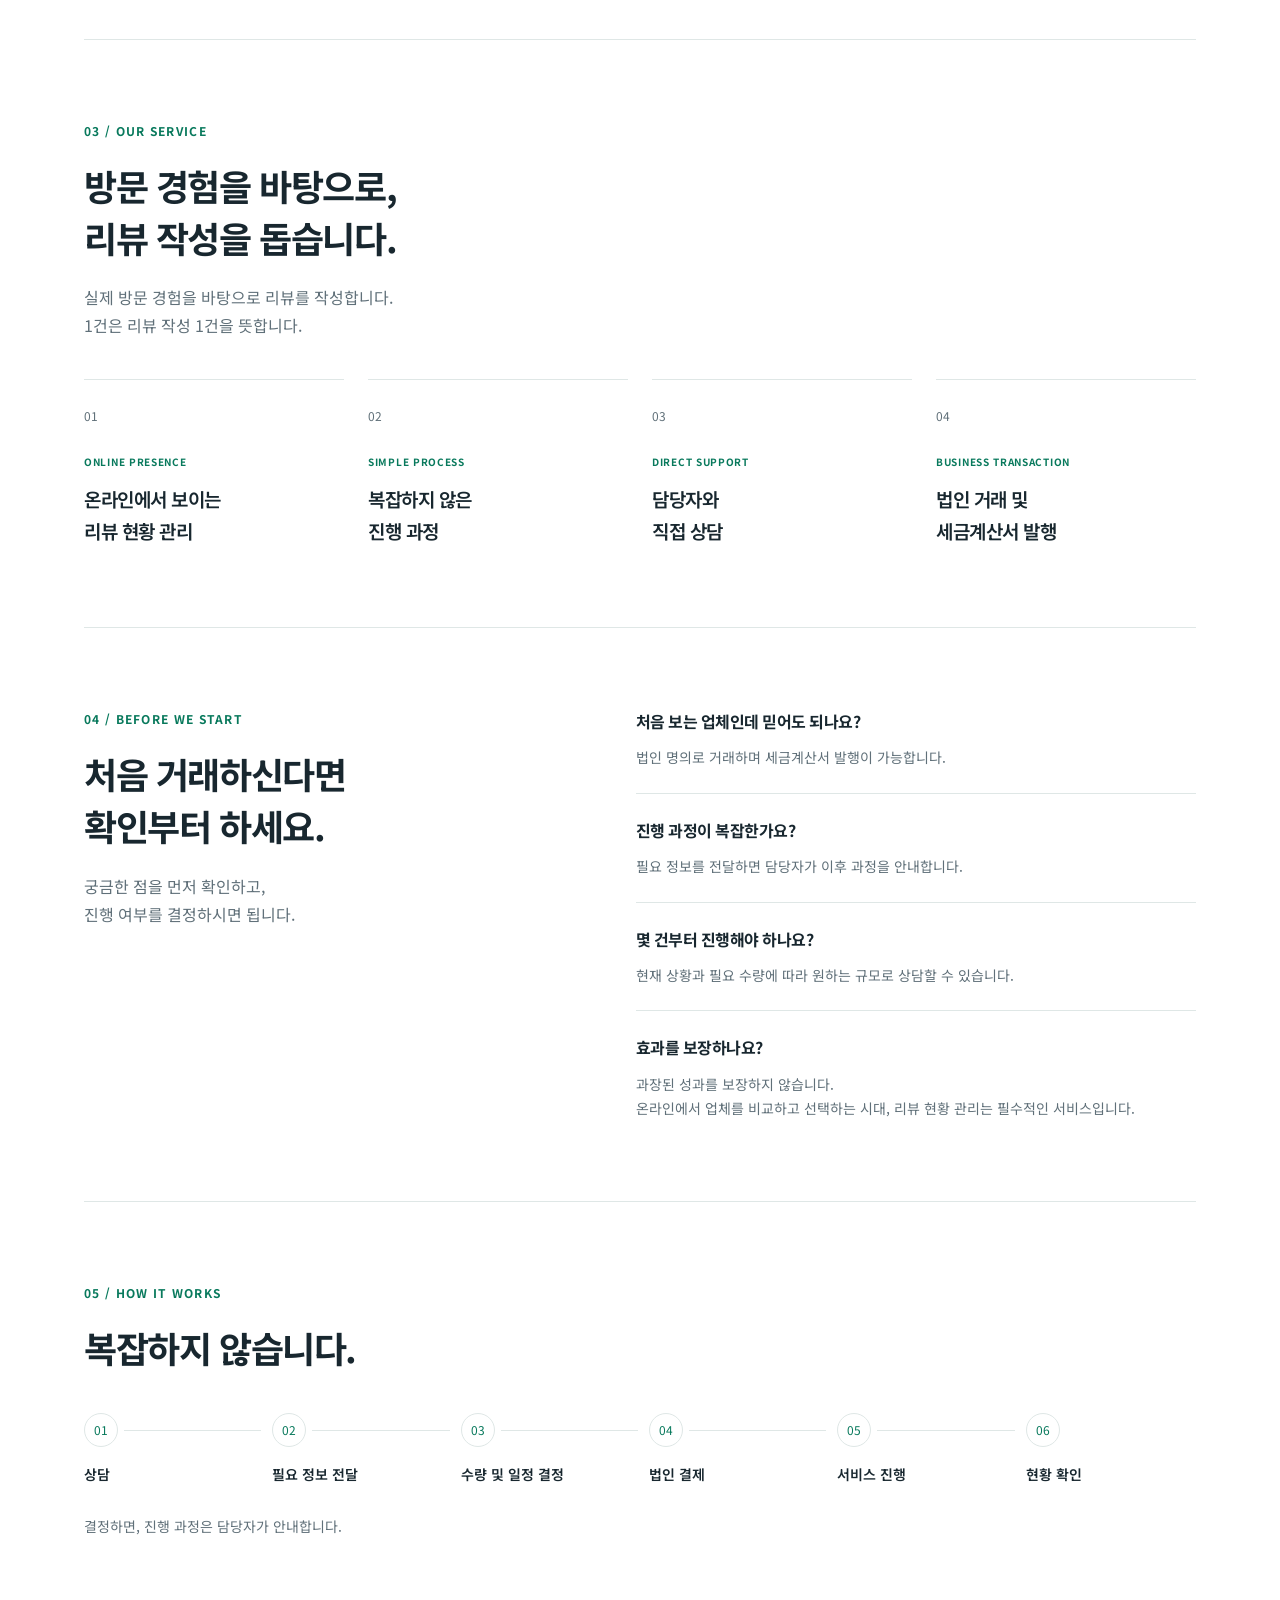
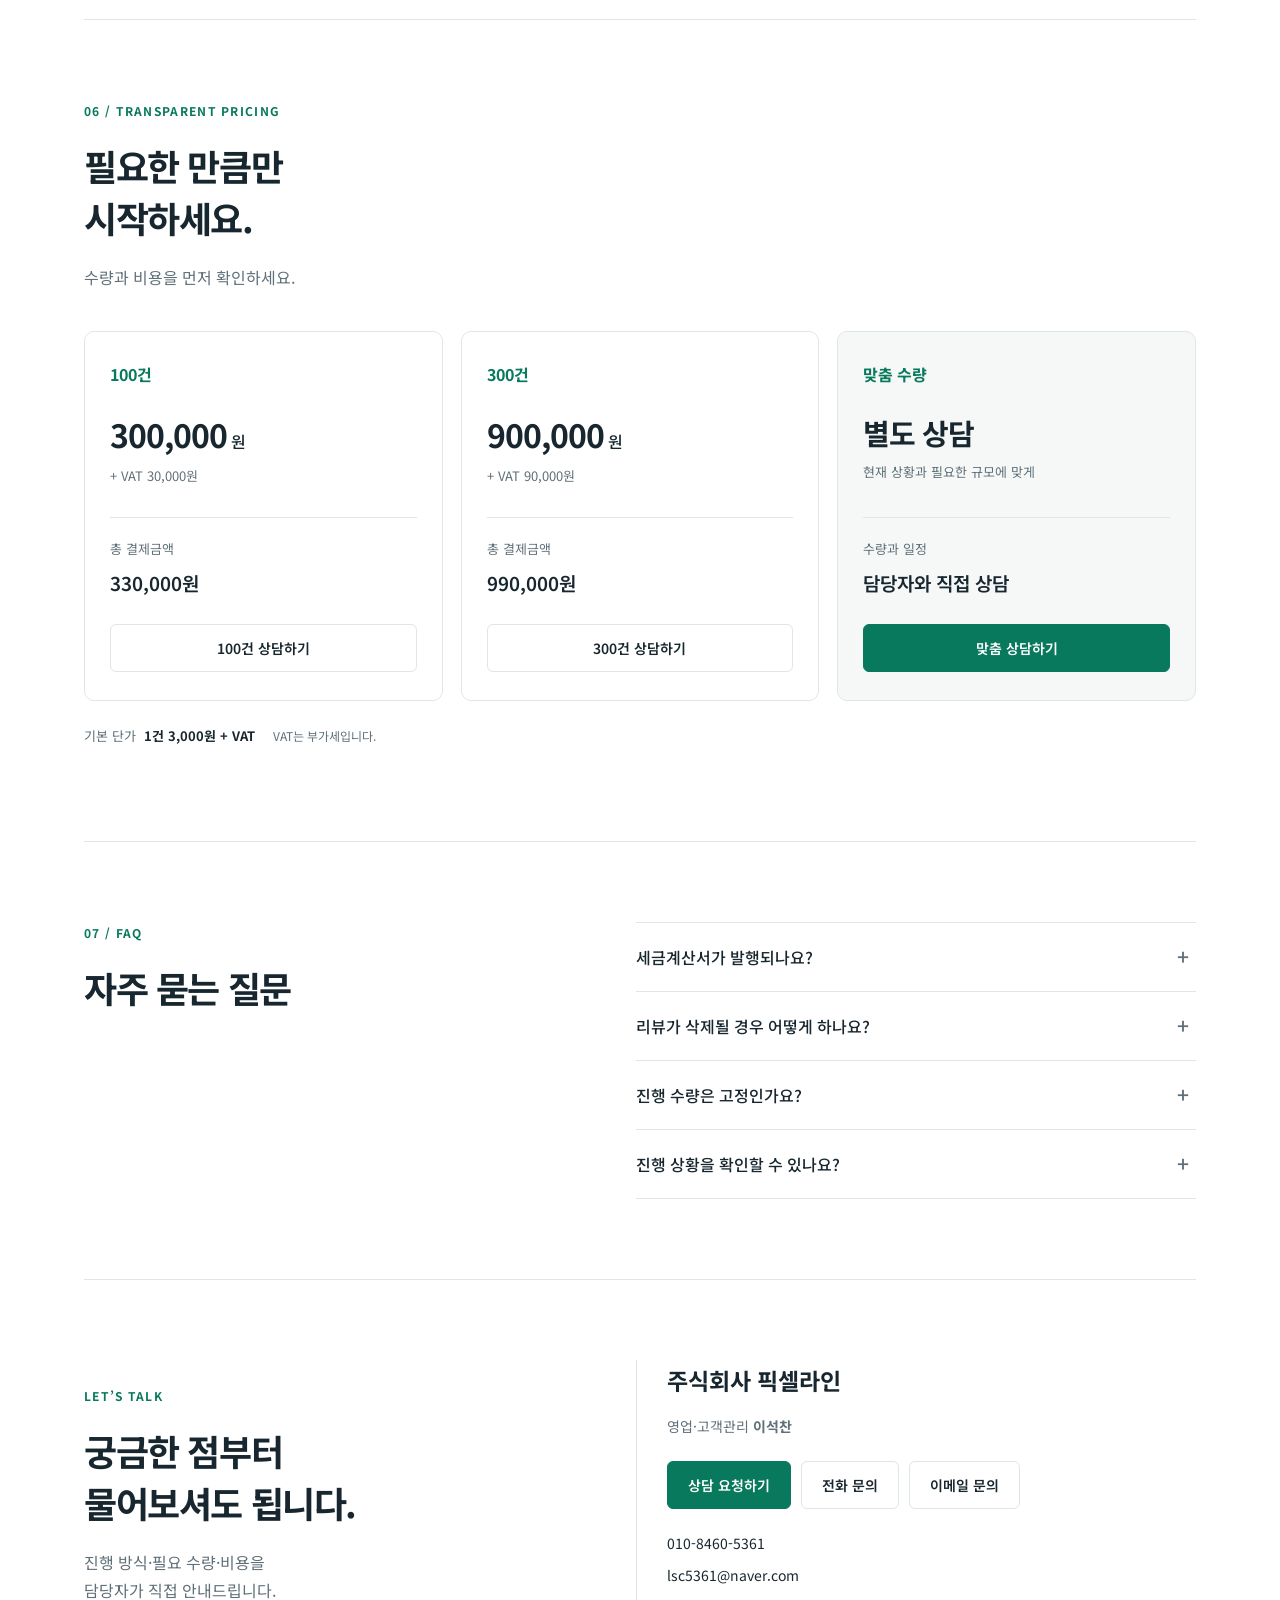
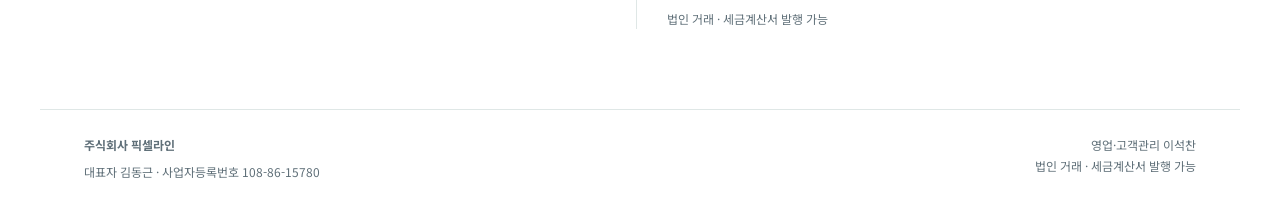
==== commit 14afb1ed: "Finalize sales FAQ and remove portfolio archive" ====
--- a/index.html
+++ b/index.html
@@ -22,25 +22,11 @@
 <section class="sales-section journey-section" id="journey" aria-labelledby="journey-title"><div class="section-heading"><p class="eyebrow">01 / CUSTOMER JOURNEY</p><h2 id="journey-title">방문 전, 고객은<br>업체 정보와 리뷰를 살펴봅니다.</h2></div><ol class="journey"><li><span>SEARCH</span><strong>검색</strong></li><li><span>DISCOVER</span><strong>업체 정보 확인</strong></li><li><span>REVIEW</span><strong>리뷰 확인</strong></li><li><span>COMPARE</span><strong>정보 비교</strong></li><li><span>ACTION</span><strong>문의 또는 방문</strong></li></ol></section>
 <section class="sales-section needs-section" id="needs" aria-labelledby="needs-title"><div class="section-heading"><p class="eyebrow">02 / CUSTOMER NEED</p><h2 id="needs-title">경험하기 전,<br>온라인의 정보를 봅니다.</h2><p class="muted">고객이 서비스를 알아보는 순간부터<br>온라인에 쌓인 정보는 함께 읽힙니다.</p></div><div class="need-flow" aria-label="정보 부족에서 정보 축적, 지속적인 관리로 이어지는 개념도"><div><span class="step-number">01</span><h3>정보 부족</h3><p>살펴볼 정보가 적은 상태</p></div><div><span class="step-number">02</span><h3>정보 축적</h3><p>고객이 참고할 정보가 쌓이는 과정</p></div><div><span class="step-number">03</span><h3>지속적인 관리</h3><p>리뷰 현황을 꾸준히 확인하는 과정</p></div></div></section>
 <section class="sales-section" id="service" aria-labelledby="service-title"><div class="section-heading"><p class="eyebrow">03 / OUR SERVICE</p><h2 id="service-title">방문 경험을 바탕으로,<br>리뷰 작성을 돕습니다.</h2><p class="muted">실제 방문 경험을 바탕으로 리뷰를 작성합니다.<br>1건은 리뷰 작성 1건을 뜻합니다.</p></div><div class="service-grid"><article><span class="service-index">01</span><p class="eyebrow">ONLINE PRESENCE</p><h3>온라인에서 보이는<br>리뷰 현황 관리</h3></article><article><span class="service-index">02</span><p class="eyebrow">SIMPLE PROCESS</p><h3>복잡하지 않은<br>진행 과정</h3></article><article><span class="service-index">03</span><p class="eyebrow">DIRECT SUPPORT</p><h3>담당자와<br>직접 상담</h3></article><article><span class="service-index">04</span><p class="eyebrow">BUSINESS TRANSACTION</p><h3>법인 거래 및<br>세금계산서 발행</h3></article></div></section>
-<section class="sales-section trust-section" id="trust" aria-labelledby="trust-title"><div class="section-heading"><p class="eyebrow">04 / BEFORE WE START</p><h2 id="trust-title">처음 거래하신다면<br>확인부터 하세요.</h2><p class="muted">궁금한 점을 먼저 확인하고,<br>진행 여부를 결정하시면 됩니다.</p></div><div class="trust-list"><article><h3>처음 보는 업체인데 믿어도 되나요?</h3><p>법인 명의로 거래하며 세금계산서 발행이 가능합니다.</p></article><article><h3>진행 과정이 복잡한가요?</h3><p>필요 정보를 전달하면 담당자가 이후 과정을 안내합니다.</p></article><article><h3>몇 건부터 진행해야 하나요?</h3><p>현재 상황과 필요 수량에 따라 원하는 규모로 상담할 수 있습니다.</p></article><article><h3>효과를 보장하나요?</h3><p>과장된 성과를 보장하지 않습니다.<br>온라인 리뷰 현황을 관리하는 서비스입니다.</p></article></div></section>
+<section class="sales-section trust-section" id="trust" aria-labelledby="trust-title"><div class="section-heading"><p class="eyebrow">04 / BEFORE WE START</p><h2 id="trust-title">처음 거래하신다면<br>확인부터 하세요.</h2><p class="muted">궁금한 점을 먼저 확인하고,<br>진행 여부를 결정하시면 됩니다.</p></div><div class="trust-list"><article><h3>처음 보는 업체인데 믿어도 되나요?</h3><p>법인 명의로 거래하며 세금계산서 발행이 가능합니다.</p></article><article><h3>진행 과정이 복잡한가요?</h3><p>필요 정보를 전달하면 담당자가 이후 과정을 안내합니다.</p></article><article><h3>몇 건부터 진행해야 하나요?</h3><p>현재 상황과 필요 수량에 따라 원하는 규모로 상담할 수 있습니다.</p></article><article><h3>효과를 보장하나요?</h3><p>과장된 성과를 보장하지 않습니다.<br>온라인에서 업체를 비교하고 선택하는 시대, 리뷰 현황 관리는 필수적인 서비스입니다.</p></article></div></section>
 <section class="sales-section" id="workflow" aria-labelledby="workflow-title"><div class="section-heading"><p class="eyebrow">05 / HOW IT WORKS</p><h2 id="workflow-title">복잡하지 않습니다.</h2></div><ol class="process-flow"><li><span>01</span><strong>상담</strong></li><li><span>02</span><strong>필요 정보 전달</strong></li><li><span>03</span><strong>수량 및 일정 결정</strong></li><li><span>04</span><strong>법인 결제</strong></li><li><span>05</span><strong>서비스 진행</strong></li><li><span>06</span><strong>현황 확인</strong></li></ol><p class="process-note">결정하면, 진행 과정은 담당자가 안내합니다.</p></section>
 <section class="sales-section price-section" id="pricing" aria-labelledby="pricing-title"><div class="section-heading"><p class="eyebrow">06 / TRANSPARENT PRICING</p><h2 id="pricing-title">필요한 만큼만<br>시작하세요.</h2><p class="muted">수량과 비용을 먼저 확인하세요.</p></div><div class="price-grid"><article class="price-card"><p class="eyebrow">100건</p><h3>300,000<span>원</span></h3><p class="tax-note">+ VAT 30,000원</p><div class="total"><span>총 결제금액</span><strong>330,000원</strong></div><a class="secondary" href="#contact">100건 상담하기</a></article><article class="price-card"><p class="eyebrow">300건</p><h3>900,000<span>원</span></h3><p class="tax-note">+ VAT 90,000원</p><div class="total"><span>총 결제금액</span><strong>990,000원</strong></div><a class="secondary" href="#contact">300건 상담하기</a></article><article class="price-card custom-price"><p class="eyebrow">맞춤 수량</p><h3>별도 상담</h3><p class="tax-note">현재 상황과 필요한 규모에 맞게</p><div class="total"><span>수량과 일정</span><strong>담당자와 직접 상담</strong></div><a class="primary" href="#contact">맞춤 상담하기</a></article></div><p class="price-footnote">기본 단가 <strong>1건 3,000원 + VAT</strong><span>VAT는 부가세입니다.</span></p></section>
-<section class="sales-section faq-section" id="faq" aria-labelledby="faq-title"><div class="section-heading"><p class="eyebrow">07 / FAQ</p><h2 id="faq-title">자주 묻는 질문</h2></div><div class="faq-list"><details><summary>세금계산서가 발행되나요?</summary><p>법인 거래로 진행하며 세금계산서 발행이 가능합니다.</p></details><details><summary>상담은 누가 진행하나요?</summary><p>영업·고객관리 담당자가 직접 상담합니다.</p></details><details><summary>진행 수량은 고정인가요?</summary><p>필요 수량에 맞춰 상담할 수 있습니다.</p></details><details><summary>진행 상황을 확인할 수 있나요?</summary><p>담당자를 통해 진행 상황을 안내합니다.</p></details></div></section>
+<section class="sales-section faq-section" id="faq" aria-labelledby="faq-title"><div class="section-heading"><p class="eyebrow">07 / FAQ</p><h2 id="faq-title">자주 묻는 질문</h2></div><div class="faq-list"><details><summary>세금계산서가 발행되나요?</summary><p>법인 거래로 진행하며 세금계산서 발행이 가능합니다.</p></details><details><summary>리뷰가 삭제될 경우 어떻게 하나요?</summary><p>리뷰 삭제 시 3개월까지 사후관리(A/S)를 지원합니다. 담당자가 삭제 현황을 확인하고 필요한 후속 조치를 안내해 드립니다.</p></details><details><summary>진행 수량은 고정인가요?</summary><p>필요 수량에 맞춰 상담할 수 있습니다.</p></details><details><summary>진행 상황을 확인할 수 있나요?</summary><p>진행 현황을 확인할 수 있으며, 담당자와 지속적으로 소통하며 안내받으실 수 있습니다. 몇 개월에 걸쳐 몇 건을 진행할지, 기간과 수량을 필요에 맞게 자유롭게 선택하실 수 있습니다.</p></details></div></section>
 <section class="sales-section contact-section" id="contact" aria-labelledby="contact-title"><div class="section-heading"><p class="eyebrow">LET’S TALK</p><h2 id="contact-title">궁금한 점부터<br>물어보셔도 됩니다.</h2><p class="muted">진행 방식·필요 수량·비용을<br>담당자가 직접 안내드립니다.</p></div><div class="contact-content"><p class="contact-company">주식회사 픽셀라인</p><p class="contact-person">영업·고객관리 <strong>이석찬</strong></p><div class="contact-actions"><a class="primary" href="mailto:lsc5361@naver.com?subject=리뷰%20서비스%20상담%20요청">상담 요청하기</a><a class="secondary" href="tel:+821084605361">전화 문의</a><a class="secondary" href="mailto:lsc5361@naver.com">이메일 문의</a></div><a class="contact-detail" href="tel:+821084605361">010-8460-5361</a><a class="contact-detail" href="mailto:lsc5361@naver.com">lsc5361@naver.com</a><p class="contact-proof">법인 거래 · 세금계산서 발행 가능</p></div></section>
 </div>
-<details class="project-archive wrap"><summary>이전 프로젝트 기록 보기</summary><div class="archive-content"><section class="hero wrap" aria-labelledby="archive-title">
-<div class="hero-copy"><p class="eyebrow"><span class="pill">돈 · 소비 · 경제</span> PERSONAL PROJECT</p><h1 id="archive-title">가계부<br><span>챌린지</span><i aria-hidden="true">*</i></h1><p class="intro">과소비에서 저축으로.<br>나를 위한 혁신적인 저축방법.</p><div class="hero-bottom"><a class="primary" href="#archive-story">프로젝트 살펴보기</a><span class="byline">만든 사람 <strong>이루미</strong></span></div></div>
-<aside class="statement" aria-label="프로젝트 핵심"><div class="statement-top"><span>MY MONEY, MY CHANGE</span><span aria-hidden="true">₩</span></div><p class="statement-title">소비의 방향을<br>바꾸는 도전.</p><div class="shift"><span>과소비</span><span class="divider" aria-hidden="true"></span><strong>저축</strong></div><div class="receipt"><p><span>프로젝트</span><strong>가계부 챌린지</strong></p><p><span>함께한 AI</span><strong>ChatGPT</strong></p><div class="receipt-result"><span>내가 얻은 변화</span><strong>돈을 아끼게 됨</strong></div></div><p class="statement-foot">이루미의 작은 변화 기록</p></aside>
-</section>
-<div class="band"><div class="wrap"><span>과소비에서 시작한 고민</span><span aria-hidden="true">✳</span><span>AI와 함께한 도전</span><span aria-hidden="true">✳</span><span>저축으로 이어진 변화</span></div></div>
-<div class="wrap story" id="archive-story">
-<section class="section-row" aria-labelledby="archive-problem"><div class="section-label"><span>01 / WHY</span><h2 id="archive-problem">불편했던 점</h2></div><div class="section-content"><p class="large">“과소비가 너무 심해서.”</p><p class="muted">가계부 챌린지는 이 고민에서 시작했습니다.<br>돈을 아끼기 위한 저축방법을 만들고 싶었습니다.</p></div></section>
-<section class="section-row" aria-labelledby="archive-tools"><div class="section-label"><span>02 / WITH AI</span><h2 id="archive-tools">사용한 AI</h2></div><div class="section-content tool"><div class="ai-mark" aria-hidden="true">AI</div><div><h3>ChatGPT</h3><p class="muted">이루미의 가계부 챌린지에 함께한 도구.</p></div></div></section>
-<section class="section-row" aria-labelledby="archive-process"><div class="section-label"><span>03 / PROCESS</span><h2 id="archive-process">만든 순서</h2></div><div class="section-content"><div class="timeline"><span class="timeline-node" aria-hidden="true"></span><div><span class="small-tag">미공개</span><h3>만든 과정은 공개하지 않았어요.</h3><p class="muted">이곳에는 공개된 프로젝트 이야기만 담았습니다.</p></div></div></div></section>
-<section class="section-row" aria-labelledby="archive-result"><div class="section-label"><span>04 / CHANGE</span><h2 id="archive-result">결과</h2></div><div class="section-content result"><span class="eyebrow">이루미가 느낀 변화</span><p class="result-title">돈을<br><em>아끼게 됨.</em></p><p>과소비에 대한 고민이 저축을 위한 도전으로 이어졌습니다.</p></div></section>
-<section class="section-row" aria-labelledby="archive-learned"><div class="section-label"><span>05 / REFLECTION</span><h2 id="archive-learned">배운 점과<br>어려웠던 점</h2></div><div class="section-content"><p class="muted">프로젝트를 마친 이루미의 생각</p><blockquote>“AI 시대, 인간 시대의<br>끝이 도래하다.”</blockquote><p class="quote-credit">— 이루미</p></div></section>
-<section class="closing" aria-labelledby="archive-source"><div><p class="eyebrow">PROJECT ARCHIVE</p><h2 id="archive-source">도전의 기록을 남기다.</h2><p class="muted">가계부 챌린지 소개 홈페이지의 코드를 모아둡니다.</p></div><a class="repo-pending" id="archive-repo-link" href="https://github.com/seokchan999999-maker/portfolio-budget-challenge" target="_blank" rel="noopener noreferrer">GitHub에서 코드 보기</a></section>
-</div>
-</div></details>
 </main><footer class="wrap footer"><div><strong>주식회사 픽셀라인</strong><p>대표자 김동근 · 사업자등록번호 108-86-15780</p></div><span>영업·고객관리 이석찬<br>법인 거래 · 세금계산서 발행 가능</span></footer>
 </body></html>
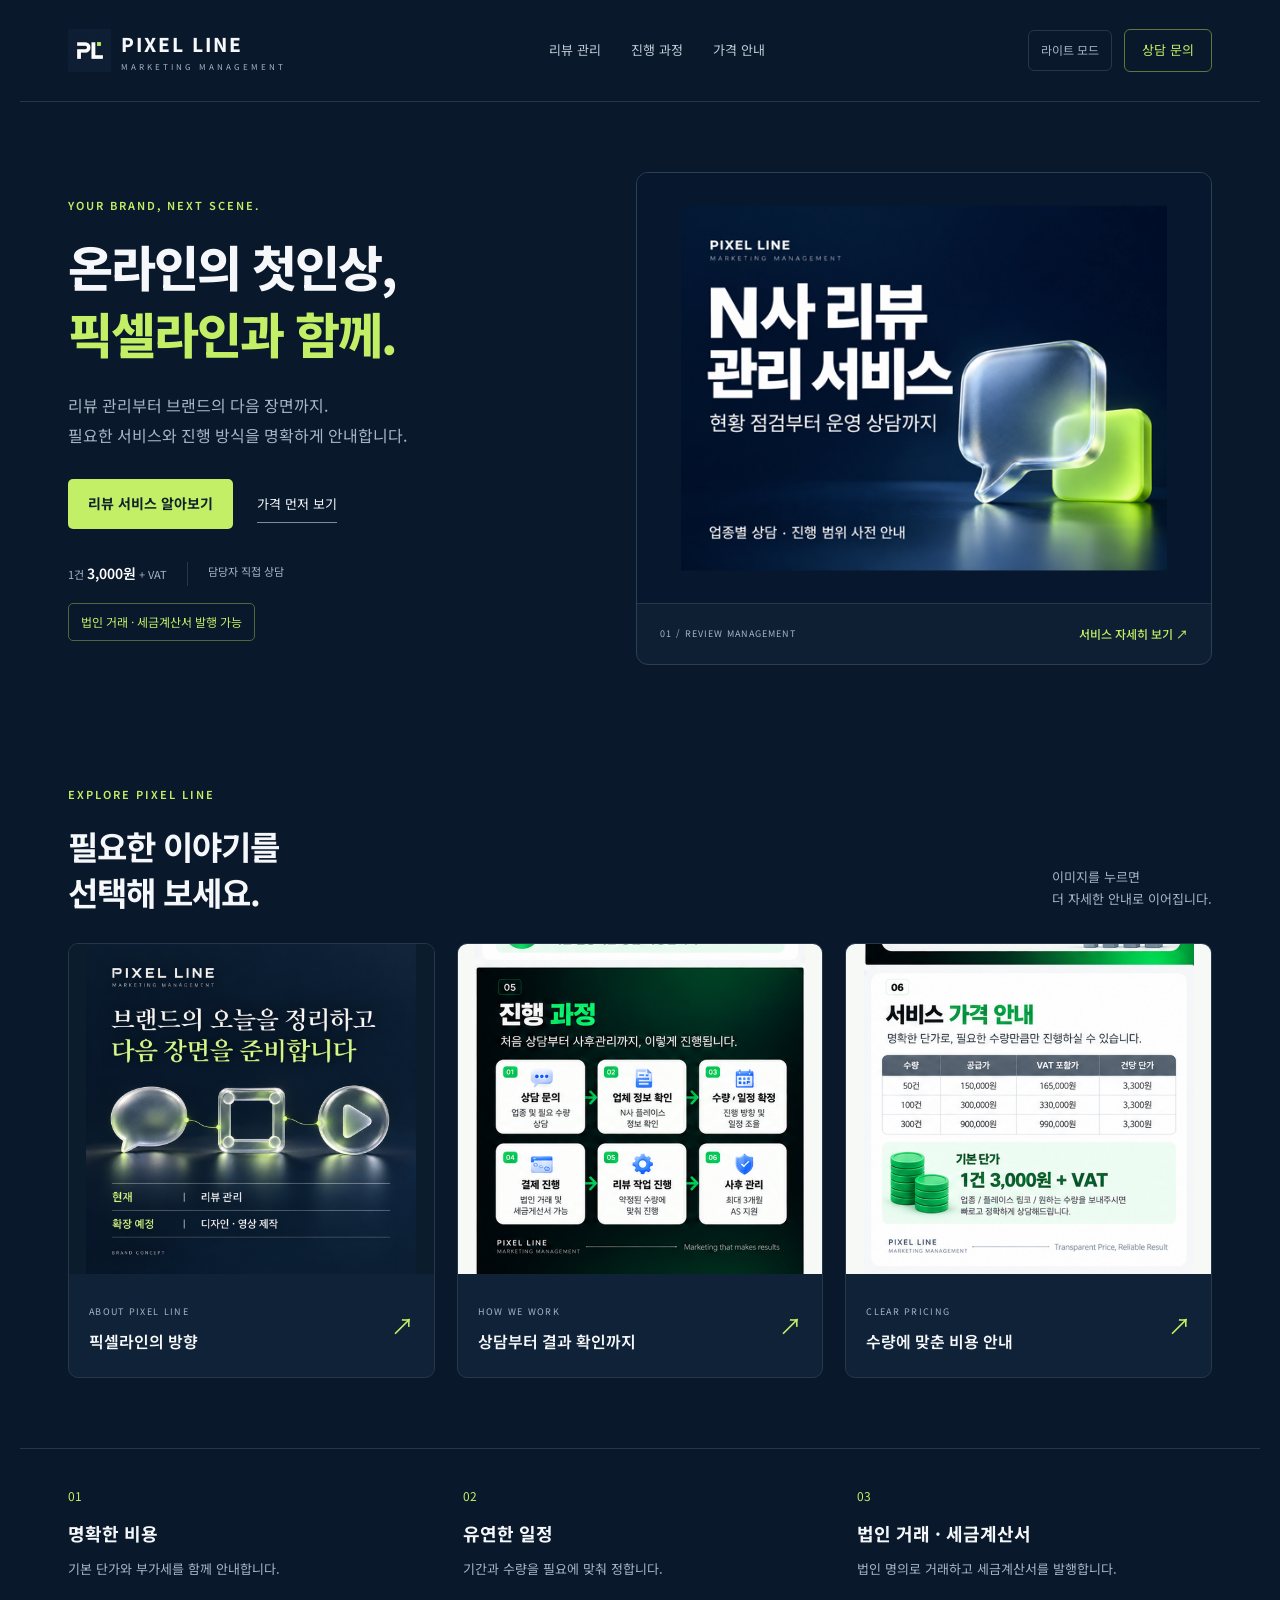
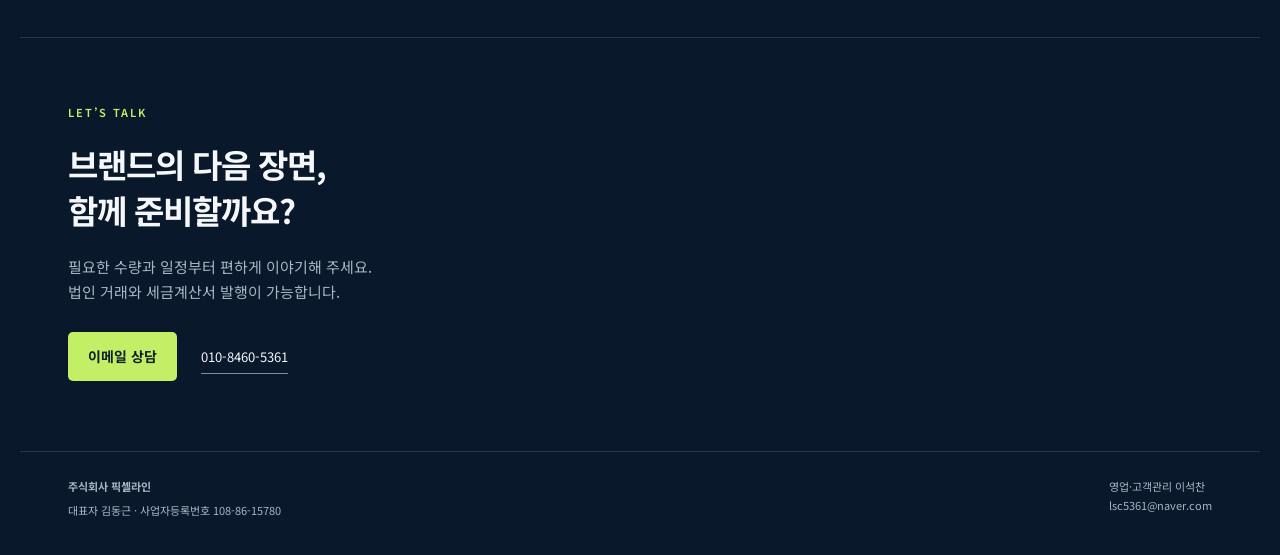
==== commit 8c70f499: "Publish approved image-led Pixelline design and detail pages" ====
--- a/index.html
+++ b/index.html
@@ -1,32 +1 @@
-<!doctype html>
-<html lang="ko">
-<head>
-<meta charset="utf-8"><meta name="viewport" content="width=device-width, initial-scale=1">
-<meta name="description" content="병원·음식점·전문서비스를 위한 온라인 리뷰 관리. 기본 단가 1건 3,000원 + VAT. 필요한 수량과 일정에 맞춰 상담하세요.">
-<meta name="color-scheme" content="light dark">
-<title>픽셀라인 | 방문 경험 기반 리뷰 작성 서비스</title>
-<link rel="icon" href="data:image/svg+xml,%3Csvg xmlns='http://www.w3.org/2000/svg' viewBox='0 0 64 64'%3E%3Crect width='64' height='64' rx='16' fill='%23145e43'/%3E%3Ctext x='32' y='45' text-anchor='middle' font-size='42' fill='%23ffffff'%3ER%3C/text%3E%3C/svg%3E">
-<link rel="preconnect" href="https://fonts.googleapis.com"><link rel="preconnect" href="https://fonts.gstatic.com" crossorigin>
-<link href="https://fonts.googleapis.com/css2?family=Noto+Sans+KR:wght@400;500;600;700;800;900&display=swap" rel="stylesheet">
-<link rel="stylesheet" href="style.css"><script src="script.js" defer></script>
-</head>
-<body class="sales-page">
-<a class="skip" href="#main">본문으로 건너뛰기</a>
-<header class="header wrap"><a class="brand" href="#">PIXELLINE<span>픽셀라인</span></a><div class="header-right"><a class="nav-link" href="#service">서비스</a><a class="nav-link" href="#pricing">가격</a><a class="nav-link" href="#faq">FAQ</a><button id="theme" type="button" aria-label="어두운 화면으로 바꾸기">다크 모드</button></div></header>
-<main id="main">
-<section class="hero wrap sales-hero" aria-labelledby="title">
-<div class="hero-copy"><p class="eyebrow"><span class="sales-dot" aria-hidden="true"></span> ONLINE REVIEW MANAGEMENT</p><h1 id="title">온라인 리뷰,<br>필요한 만큼<br><span>관리하세요.</span></h1><p class="intro">병원·음식점·전문서비스를 위한<br>실제 방문 경험 기반의 리뷰 작성 서비스.</p><div class="hero-bottom"><a class="primary" href="#contact">상담 문의하기</a><a class="secondary" href="#pricing">가격 확인하기</a></div><p class="hero-price">기본 단가 <strong>1건 3,000원</strong> <span>+ VAT</span></p></div>
-<aside class="statement sales-overview" aria-label="서비스 안내"><div class="overview-header"><span>서비스 한눈에 보기</span><span class="small-tag">REVIEW CARE</span></div><div class="overview-title">필요한 수량.<br>명확한 비용.<br><span>간결한 진행.</span></div><dl class="overview-list"><div><dt>이용 대상</dt><dd>병원 · 음식점 · 세무/회계 등</dd></div><div><dt>진행 방식</dt><dd>필요 수량과 일정에 맞춰 상담</dd></div><div><dt>상담 안내</dt><dd>진행 방식 · 수량 · 비용</dd></div></dl><div class="overview-note"><span aria-hidden="true">↳</span> 복잡한 마케팅 상품 없이,<br>필요한 관리부터 시작하세요.</div></aside>
-</section>
-<div class="wrap sales-body">
-<section class="sales-section journey-section" id="journey" aria-labelledby="journey-title"><div class="section-heading"><p class="eyebrow">01 / CUSTOMER JOURNEY</p><h2 id="journey-title">방문 전, 고객은<br>업체 정보와 리뷰를 살펴봅니다.</h2></div><ol class="journey"><li><span>SEARCH</span><strong>검색</strong></li><li><span>DISCOVER</span><strong>업체 정보 확인</strong></li><li><span>REVIEW</span><strong>리뷰 확인</strong></li><li><span>COMPARE</span><strong>정보 비교</strong></li><li><span>ACTION</span><strong>문의 또는 방문</strong></li></ol></section>
-<section class="sales-section needs-section" id="needs" aria-labelledby="needs-title"><div class="section-heading"><p class="eyebrow">02 / CUSTOMER NEED</p><h2 id="needs-title">경험하기 전,<br>온라인의 정보를 봅니다.</h2><p class="muted">고객이 서비스를 알아보는 순간부터<br>온라인에 쌓인 정보는 함께 읽힙니다.</p></div><div class="need-flow" aria-label="정보 부족에서 정보 축적, 지속적인 관리로 이어지는 개념도"><div><span class="step-number">01</span><h3>정보 부족</h3><p>살펴볼 정보가 적은 상태</p></div><div><span class="step-number">02</span><h3>정보 축적</h3><p>고객이 참고할 정보가 쌓이는 과정</p></div><div><span class="step-number">03</span><h3>지속적인 관리</h3><p>리뷰 현황을 꾸준히 확인하는 과정</p></div></div></section>
-<section class="sales-section" id="service" aria-labelledby="service-title"><div class="section-heading"><p class="eyebrow">03 / OUR SERVICE</p><h2 id="service-title">방문 경험을 바탕으로,<br>리뷰 작성을 돕습니다.</h2><p class="muted">실제 방문 경험을 바탕으로 리뷰를 작성합니다.<br>1건은 리뷰 작성 1건을 뜻합니다.</p></div><div class="service-grid"><article><span class="service-index">01</span><p class="eyebrow">ONLINE PRESENCE</p><h3>온라인에서 보이는<br>리뷰 현황 관리</h3></article><article><span class="service-index">02</span><p class="eyebrow">SIMPLE PROCESS</p><h3>복잡하지 않은<br>진행 과정</h3></article><article><span class="service-index">03</span><p class="eyebrow">DIRECT SUPPORT</p><h3>담당자와<br>직접 상담</h3></article><article><span class="service-index">04</span><p class="eyebrow">BUSINESS TRANSACTION</p><h3>법인 거래 및<br>세금계산서 발행</h3></article></div></section>
-<section class="sales-section trust-section" id="trust" aria-labelledby="trust-title"><div class="section-heading"><p class="eyebrow">04 / BEFORE WE START</p><h2 id="trust-title">처음 거래하신다면<br>확인부터 하세요.</h2><p class="muted">궁금한 점을 먼저 확인하고,<br>진행 여부를 결정하시면 됩니다.</p></div><div class="trust-list"><article><h3>처음 보는 업체인데 믿어도 되나요?</h3><p>법인 명의로 거래하며 세금계산서 발행이 가능합니다.</p></article><article><h3>진행 과정이 복잡한가요?</h3><p>필요 정보를 전달하면 담당자가 이후 과정을 안내합니다.</p></article><article><h3>몇 건부터 진행해야 하나요?</h3><p>현재 상황과 필요 수량에 따라 원하는 규모로 상담할 수 있습니다.</p></article><article><h3>효과를 보장하나요?</h3><p>과장된 성과를 보장하지 않습니다.<br>온라인에서 업체를 비교하고 선택하는 시대, 리뷰 현황 관리는 필수적인 서비스입니다.</p></article></div></section>
-<section class="sales-section" id="workflow" aria-labelledby="workflow-title"><div class="section-heading"><p class="eyebrow">05 / HOW IT WORKS</p><h2 id="workflow-title">복잡하지 않습니다.</h2></div><ol class="process-flow"><li><span>01</span><strong>상담</strong></li><li><span>02</span><strong>필요 정보 전달</strong></li><li><span>03</span><strong>수량 및 일정 결정</strong></li><li><span>04</span><strong>법인 결제</strong></li><li><span>05</span><strong>서비스 진행</strong></li><li><span>06</span><strong>현황 확인</strong></li></ol><p class="process-note">결정하면, 진행 과정은 담당자가 안내합니다.</p></section>
-<section class="sales-section price-section" id="pricing" aria-labelledby="pricing-title"><div class="section-heading"><p class="eyebrow">06 / TRANSPARENT PRICING</p><h2 id="pricing-title">필요한 만큼만<br>시작하세요.</h2><p class="muted">수량과 비용을 먼저 확인하세요.</p></div><div class="price-grid"><article class="price-card"><p class="eyebrow">100건</p><h3>300,000<span>원</span></h3><p class="tax-note">+ VAT 30,000원</p><div class="total"><span>총 결제금액</span><strong>330,000원</strong></div><a class="secondary" href="#contact">100건 상담하기</a></article><article class="price-card"><p class="eyebrow">300건</p><h3>900,000<span>원</span></h3><p class="tax-note">+ VAT 90,000원</p><div class="total"><span>총 결제금액</span><strong>990,000원</strong></div><a class="secondary" href="#contact">300건 상담하기</a></article><article class="price-card custom-price"><p class="eyebrow">맞춤 수량</p><h3>별도 상담</h3><p class="tax-note">현재 상황과 필요한 규모에 맞게</p><div class="total"><span>수량과 일정</span><strong>담당자와 직접 상담</strong></div><a class="primary" href="#contact">맞춤 상담하기</a></article></div><p class="price-footnote">기본 단가 <strong>1건 3,000원 + VAT</strong><span>VAT는 부가세입니다.</span></p></section>
-<section class="sales-section faq-section" id="faq" aria-labelledby="faq-title"><div class="section-heading"><p class="eyebrow">07 / FAQ</p><h2 id="faq-title">자주 묻는 질문</h2></div><div class="faq-list"><details><summary>세금계산서가 발행되나요?</summary><p>법인 거래로 진행하며 세금계산서 발행이 가능합니다.</p></details><details><summary>리뷰가 삭제될 경우 어떻게 하나요?</summary><p>리뷰 삭제 시 3개월까지 사후관리(A/S)를 지원합니다. 담당자가 삭제 현황을 확인하고 필요한 후속 조치를 안내해 드립니다.</p></details><details><summary>진행 수량은 고정인가요?</summary><p>필요 수량에 맞춰 상담할 수 있습니다.</p></details><details><summary>진행 상황을 확인할 수 있나요?</summary><p>진행 현황을 확인할 수 있으며, 담당자와 지속적으로 소통하며 안내받으실 수 있습니다. 몇 개월에 걸쳐 몇 건을 진행할지, 기간과 수량을 필요에 맞게 자유롭게 선택하실 수 있습니다.</p></details></div></section>
-<section class="sales-section contact-section" id="contact" aria-labelledby="contact-title"><div class="section-heading"><p class="eyebrow">LET’S TALK</p><h2 id="contact-title">궁금한 점부터<br>물어보셔도 됩니다.</h2><p class="muted">진행 방식·필요 수량·비용을<br>담당자가 직접 안내드립니다.</p></div><div class="contact-content"><p class="contact-company">주식회사 픽셀라인</p><p class="contact-person">영업·고객관리 <strong>이석찬</strong></p><div class="contact-actions"><a class="primary" href="mailto:lsc5361@naver.com?subject=리뷰%20서비스%20상담%20요청">상담 요청하기</a><a class="secondary" href="tel:+821084605361">전화 문의</a><a class="secondary" href="mailto:lsc5361@naver.com">이메일 문의</a></div><a class="contact-detail" href="tel:+821084605361">010-8460-5361</a><a class="contact-detail" href="mailto:lsc5361@naver.com">lsc5361@naver.com</a><p class="contact-proof">법인 거래 · 세금계산서 발행 가능</p></div></section>
-</div>
-</main><footer class="wrap footer"><div><strong>주식회사 픽셀라인</strong><p>대표자 김동근 · 사업자등록번호 108-86-15780</p></div><span>영업·고객관리 이석찬<br>법인 거래 · 세금계산서 발행 가능</span></footer>
-</body></html>
+<!doctype html><html lang="ko" data-theme="dark"><head><meta charset="utf-8"><meta name="viewport" content="width=device-width,initial-scale=1"><title>픽셀라인 | 리뷰 관리와 브랜드의 다음 장면</title><meta name="description" content="픽셀라인의 실제 방문 경험 기반 리뷰 작성 서비스. 1건 3,000원 + VAT, 법인 거래 및 세금계산서 발행 가능."><link rel="icon" href="assets/logo.png"><script src="script.js" defer></script><link rel="stylesheet" href="style.css"><link href="https://fonts.googleapis.com/css2?family=Noto+Sans+KR:wght@400;500;600;700;800;900&display=swap" rel="stylesheet"></head><body><header class="wrap"><a class="logo" href="index.html"><img src="assets/logo.png" alt="PL 로고"><span>PIXEL LINE<small>MARKETING MANAGEMENT</small></span></a><nav><a href="review.html">리뷰 관리</a><a href="process.html">진행 과정</a><a href="pricing.html">가격 안내</a></nav><div class="header-actions"><button id="theme" type="button" aria-label="밝은 화면으로 바꾸기">라이트 모드</button><a class="contact-link" href="index.html#contact">상담 문의</a></div></header><main><section class="hero wrap"><div class="hero-copy"><p class="eyebrow">YOUR BRAND, NEXT SCENE.</p><h1>온라인의 첫인상,<br><em>픽셀라인과 함께.</em></h1><p class="lead">리뷰 관리부터 브랜드의 다음 장면까지.<br>필요한 서비스와 진행 방식을 명확하게 안내합니다.</p><div class="actions"><a class="button" href="review.html">리뷰 서비스 알아보기</a><a class="text-link" href="pricing.html">가격 먼저 보기</a></div><div class="mini"><span>1건 <strong>3,000원</strong> + VAT</span><span>담당자 직접 상담</span></div><p class="corporate-badge">법인 거래 · 세금계산서 발행 가능</p></div><a class="hero-art" href="review.html" aria-label="리뷰 관리 서비스 상세 페이지 보기"><img src="assets/review.png" alt="N사 리뷰 관리 서비스. 현황 점검부터 운영 상담까지."><div class="art-bottom"><span>01 / REVIEW MANAGEMENT</span><strong>서비스 자세히 보기 ↗</strong></div></a></section><section class="explore wrap" id="explore"><div class="section-top"><div><p class="eyebrow">EXPLORE PIXEL LINE</p><h2>필요한 이야기를<br>선택해 보세요.</h2></div><p>이미지를 누르면<br>더 자세한 안내로 이어집니다.</p></div><div class="cards"><a class="visual-card" href="brand.html"><div class="card-image"><img src="assets/brand.png" alt="브랜드의 오늘을 정리하고 다음 장면을 준비합니다" loading="lazy"></div><div class="card-label"><div><span>ABOUT PIXEL LINE</span><h3>픽셀라인의 방향</h3></div><b>↗</b></div></a><a class="visual-card light" href="process.html"><div class="card-image"><img src="assets/detail-05.png" alt="진행은 명확하게. 상담, 범위 확정, 진행 안내, 결과 확인" loading="lazy"></div><div class="card-label"><div><span>HOW WE WORK</span><h3>상담부터 결과 확인까지</h3></div><b>↗</b></div></a><a class="visual-card light" href="pricing.html"><div class="card-image"><img src="assets/detail-06.png" alt="서비스 가격 안내. 50건 165,000원, 100건 330,000원, 300건 990,000원. 부가세 포함" loading="lazy"></div><div class="card-label"><div><span>CLEAR PRICING</span><h3>수량에 맞춘 비용 안내</h3></div><b>↗</b></div></a></div></section><section class="strip wrap"><div><span>01</span><h3>명확한 비용</h3><p>기본 단가와 부가세를 함께 안내합니다.</p></div><div><span>02</span><h3>유연한 일정</h3><p>기간과 수량을 필요에 맞춰 정합니다.</p></div><div><span>03</span><h3>법인 거래 · 세금계산서</h3><p>법인 명의로 거래하고 세금계산서를 발행합니다.</p></div></section></main><section class="contact wrap" id="contact"><p class="eyebrow">LET’S TALK</p><h2>브랜드의 다음 장면,<br>함께 준비할까요?</h2><p>필요한 수량과 일정부터 편하게 이야기해 주세요.<br>법인 거래와 세금계산서 발행이 가능합니다.</p><a class="button" href="mailto:lsc5361@naver.com">이메일 상담</a><a class="text-link" href="tel:+821084605361">010-8460-5361</a></section><footer class="wrap"><div><strong>주식회사 픽셀라인</strong><p>대표자 김동근 · 사업자등록번호 108-86-15780</p></div><div>영업·고객관리 이석찬<br>lsc5361@naver.com</div></footer></body></html>
--- a/style.css
+++ b/style.css
@@ -1,10 +1,9 @@
-:root{--bg:#f7f9f6;--text:#14271d;--muted:#58675e;--line:#d7dfd8;--green:#145e43;--accent:#dbff86;--panel:#eaf0e9;--white:#fff;color-scheme:light}*{box-sizing:border-box}html{scroll-behavior:smooth;scroll-padding-top:2rem}body{margin:0;background:var(--bg);color:var(--text);font-family:'Noto Sans KR',sans-serif;font-size:16px;line-height:1.75;word-break:keep-all}a{color:inherit;text-decoration:none}button{font:inherit}a,button{-webkit-tap-highlight-color:transparent}:focus-visible{outline:3px solid #b2651c;outline-offset:5px}.wrap{max-width:1200px;margin:auto;padding:0 44px}.header{height:100px;display:flex;align-items:center;justify-content:space-between;gap:20px}.brand{font-size:22px;font-weight:900;letter-spacing:-1px}.brand span{font-size:14px;font-weight:500;margin-left:8px;letter-spacing:0;color:var(--muted)}.header-right{display:flex;gap:26px;align-items:center;font-size:14px}#theme{border:1px solid var(--line);border-radius:30px;padding:8px 15px;background:transparent;color:var(--text);cursor:pointer}.hero{padding-top:62px;padding-bottom:88px;display:grid;grid-template-columns:1.2fr 1fr;gap:72px;align-items:center}.eyebrow{font-size:12px;font-weight:700;letter-spacing:1.5px;display:flex;align-items:center;gap:14px}.pill{border:1px solid var(--line);border-radius:30px;padding:6px 13px;font-size:13px;letter-spacing:0}h1{font-size:clamp(64px,7.4vw,96px);line-height:1.12;font-weight:900;letter-spacing:-6px;margin:28px 0;position:relative}h1 span{color:var(--green)}h1 i{font-style:normal;font-size:100px;display:inline-block;color:var(--green);vertical-align:top;margin-left:15px}.intro{font-size:21px;color:var(--muted);line-height:1.8}.hero-bottom{display:flex;align-items:center;gap:24px;margin-top:33px;flex-wrap:wrap}.primary{display:inline-block;background:var(--green);color:#fff;padding:15px 23px;border-radius:6px;font-weight:700;font-size:15px}.byline{font-size:14px;color:var(--muted)}.byline strong{margin-left:8px;color:var(--text)}.statement{background:#145e43;color:#fff;border-radius:12px;padding:30px 32px 22px;transform:rotate(2deg);box-shadow:12px 16px 0 var(--panel)}.statement-top{display:flex;align-items:center;justify-content:space-between;font-size:12px;letter-spacing:1px}.statement-top span:last-child{font-size:28px;color:var(--accent)}.statement-title{font-size:36px;font-weight:700;letter-spacing:-1.5px;line-height:1.45;margin:22px 0}.shift{display:flex;align-items:center;gap:18px;margin:25px 0 32px;font-size:20px;color:#c3ddce}.shift strong{color:var(--accent)}.divider{height:1px;background:#719984;flex:1}.receipt{background:#fffef5;color:#192b21;padding:24px;border-radius:3px}.receipt p{display:flex;justify-content:space-between;font-size:14px;margin:0 0 13px;gap:12px}.receipt-result{border-top:1px dashed #95a593;padding-top:16px;display:flex;flex-direction:column;gap:5px}.receipt-result span{font-size:12px;color:#58675e}.receipt-result strong{font-size:26px;letter-spacing:-1px}.statement-foot{font-size:12px;text-align:center;color:#c3ddce;margin:18px 0 0}.band{background:var(--accent);color:#183626}.band .wrap{display:flex;align-items:center;justify-content:space-between;gap:24px;padding-top:20px;padding-bottom:20px;font-size:14px;font-weight:700}.band span[aria-hidden]{font-size:25px}.story{padding-top:25px}.section-row{display:grid;grid-template-columns:1fr 2fr;gap:40px;padding:64px 0;border-bottom:1px solid var(--line)}.section-label>span{font-size:12px;color:var(--muted);letter-spacing:1.5px;font-weight:700}h2{font-size:25px;letter-spacing:-1px;line-height:1.5;margin:12px 0}h3{font-size:21px;letter-spacing:-.5px;margin:0}.large{font-size:34px;font-weight:700;letter-spacing:-1.5px;margin:0 0 16px}.muted{color:var(--muted);margin:10px 0 0}.tool{display:flex;align-items:center;gap:23px}.ai-mark{height:76px;width:76px;flex-shrink:0;display:grid;place-items:center;background:var(--panel);border:1px solid var(--line);border-radius:18px;font-size:25px;font-weight:800;color:var(--green)}.timeline{border-left:2px solid var(--line);padding:5px 0 10px 28px;position:relative}.timeline-node{position:absolute;width:12px;height:12px;border-radius:50%;background:var(--green);left:-7px;top:15px}.small-tag{display:inline-block;font-size:12px;padding:3px 10px;background:var(--panel);border-radius:5px;margin-bottom:12px}.result{background:var(--panel);border-radius:8px;padding:32px 38px}.result-title{font-size:58px;line-height:1.3;letter-spacing:-3px;font-weight:800;margin:18px 0}.result-title em{font-style:normal;color:var(--green)}.result>p:last-child{color:var(--muted);font-size:15px;margin-bottom:0}blockquote{font-size:29px;letter-spacing:-1px;font-weight:600;margin:22px 0}.quote-credit{font-size:14px;color:var(--muted)}.closing{padding:64px 0;display:flex;justify-content:space-between;align-items:center;gap:25px}.closing h2{font-size:30px}.repo-pending{font-size:14px;color:var(--muted);border:1px solid var(--line);padding:14px 20px;border-radius:6px}.footer{border-top:1px solid var(--line);display:flex;justify-content:space-between;gap:20px;padding-top:24px;padding-bottom:30px;font-size:12px;color:var(--muted)}.skip{position:absolute;top:-100px;left:20px;z-index:9;background:var(--bg);padding:12px}.skip:focus{top:10px}:root[data-theme=dark]{--bg:#101b16;--text:#e9f1e9;--muted:#acbaaf;--line:#33453b;--green:#b9e879;--panel:#1e3026;--white:#18271f;color-scheme:dark}:root[data-theme=dark] .primary{color:#12291c}:root[data-theme=dark] .statement{box-shadow:12px 16px 0 #263629}@media(prefers-color-scheme:dark){:root:not([data-theme=light]){--bg:#101b16;--text:#e9f1e9;--muted:#acbaaf;--line:#33453b;--green:#b9e879;--panel:#1e3026;--white:#18271f;color-scheme:dark}:root:not([data-theme=light]) .primary{color:#12291c}}@media(max-width:850px){.wrap{padding-left:28px;padding-right:28px}.hero{gap:35px}.statement{padding:24px}.hero h1{font-size:70px}.hero h1 i{font-size:65px;margin-left:8px}.statement-title{font-size:29px}.receipt{padding:18px}.receipt-result strong{font-size:23px}.section-row{grid-template-columns:1fr 2fr;gap:25px}}@media(max-width:640px){.wrap{padding-left:22px;padding-right:22px}.header{height:80px}.brand span,.nav-link{display:none}.hero{grid-template-columns:1fr;padding-top:30px;padding-bottom:58px;gap:42px}.hero h1{font-size:76px}.hero-copy .eyebrow{font-size:10px;letter-spacing:1px}.intro{font-size:19px}.statement{transform:rotate(1deg);margin:0 8px 0 0}.statement-title{font-size:32px}.band .wrap{font-size:12px;gap:10px;padding-top:15px;padding-bottom:15px}.band span[aria-hidden]{font-size:17px}.band span:last-child{display:none}.section-row{grid-template-columns:1fr;gap:24px;padding:40px 0}.section-label h2 br{display:none}.section-label h2{margin:5px 0 0}.large{font-size:27px}.result{padding:25px}.result-title{font-size:49px}blockquote{font-size:25px}.closing{align-items:flex-start;flex-direction:column;padding:42px 0}.closing h2{font-size:27px}.footer{flex-direction:column;gap:5px}.tool .muted{font-size:14px}}@media(prefers-reduced-motion:reduce){html{scroll-behavior:auto}}
+:root{--navy:#09192b;--panel:#102237;--line:#26374a;--lime:#c2ef65;--text:#f5f7fa;--muted:#a6b5c5}*{box-sizing:border-box}body{margin:0;background:var(--navy);color:var(--text);font-family:'Noto Sans KR',sans-serif;line-height:1.7;word-break:keep-all}a{color:inherit;text-decoration:none}img{max-width:100%;display:block}button,a{-webkit-tap-highlight-color:transparent}:focus-visible{outline:3px solid var(--lime);outline-offset:5px}.wrap{max-width:1240px;margin:auto;padding-left:48px;padding-right:48px}.preview{background:var(--lime);color:#14212e;font-size:11px;letter-spacing:1px;text-align:center;padding:7px 15px;font-weight:700}.preview span{font-weight:400;margin-left:16px;letter-spacing:0}header{height:102px;display:flex;align-items:center;justify-content:space-between;gap:25px;border-bottom:1px solid var(--line)}.logo{display:flex;align-items:center;gap:10px;white-space:nowrap}.logo img{width:43px;height:43px}.logo>span{font-size:19px;letter-spacing:2px;font-weight:800}.logo small{display:block;font-size:8px;font-weight:400;letter-spacing:3px;color:var(--muted)}nav{display:flex;gap:30px;font-size:13px;color:#c2cbd6}.contact-link{font-size:13px;padding:9px 17px;border:1px solid #63743d;border-radius:6px;color:var(--lime)}.hero{display:grid;grid-template-columns:1fr 1.1fr;align-items:center;gap:44px;padding-top:70px;padding-bottom:76px}.eyebrow{color:var(--lime);font-size:11px;font-weight:600;letter-spacing:2px;margin:0 0 19px}h1{font-size:clamp(34px,4vw,49px);line-height:1.35;letter-spacing:-2px;margin:0 0 24px;font-weight:800}h1 em{font-style:normal;color:var(--lime)}.lead{font-size:16px;color:var(--muted);line-height:1.9;margin:0 0 29px}.actions{display:flex;gap:24px;align-items:center;flex-wrap:wrap}.button{display:inline-flex;align-items:center;justify-content:center;min-height:48px;background:var(--lime);color:#10202d;padding:13px 20px;border-radius:5px;font-size:14px;font-weight:700}.text-link{font-size:13px;border-bottom:1px solid #7f8c9c;padding:7px 0}.mini{margin-top:33px;display:flex;gap:20px;color:var(--muted);font-size:11px}.mini strong{color:#fff;font-size:14px;font-weight:600}.mini>span+span{border-left:1px solid var(--line);padding-left:20px}.hero-art{background:#0e1f34;border:1px solid #2d4053;border-radius:12px;overflow:hidden;transition:transform .2s,border-color .2s}.hero-art:hover,.visual-card:hover{transform:translateY(-4px);border-color:var(--lime)}.hero-art img{width:100%;height:auto}.art-bottom{display:flex;align-items:center;justify-content:space-between;gap:15px;padding:20px 23px;border-top:1px solid var(--line)}.art-bottom span{font-size:9px;letter-spacing:1px;color:var(--muted)}.art-bottom strong{font-size:12px;font-weight:500;color:var(--lime)}.explore{padding-top:44px;padding-bottom:70px}.section-top{display:flex;align-items:end;justify-content:space-between;gap:20px;margin-bottom:28px}.section-top h2,.contact h2{font-size:33px;line-height:1.4;letter-spacing:-1px;margin:0}.section-top>p{font-size:13px;color:var(--muted);margin:0 0 5px}.cards{display:grid;grid-template-columns:repeat(3,minmax(0,1fr));gap:22px}.visual-card{border:1px solid var(--line);border-radius:10px;overflow:hidden;background:var(--panel);transition:transform .2s,border-color .2s}.card-image{height:330px;display:flex;align-items:center;justify-content:center;background:#0b1c2c}.card-image img{width:100%;height:100%;object-fit:contain}.light .card-image{background:#f7f9f6}.card-label{display:flex;justify-content:space-between;align-items:center;padding:21px 20px;gap:10px}.card-label span{font-size:9px;letter-spacing:1.3px;color:var(--muted)}.card-label h3{font-size:16px;font-weight:600;margin:6px 0 0}.card-label b{font-size:23px;color:var(--lime);font-weight:400}.strip{display:grid;grid-template-columns:repeat(3,minmax(0,1fr));gap:40px;padding-top:32px;padding-bottom:57px;border-top:1px solid var(--line)}.strip span{font-size:12px;color:var(--lime)}.strip h3{font-size:18px;margin:10px 0}.strip p{font-size:13px;color:var(--muted);margin:0}.contact{padding-top:65px;padding-bottom:70px;border-top:1px solid var(--line)}.contact>p:not(.eyebrow){font-size:15px;color:var(--muted);margin:20px 0 27px}.contact .text-link{margin-left:24px}footer{display:flex;justify-content:space-between;gap:25px;padding-top:25px;padding-bottom:30px;border-top:1px solid var(--line);font-size:11px;color:var(--muted)}footer p{margin:5px 0}.detail{padding-top:35px;padding-bottom:70px}.back{font-size:13px;display:block;width:fit-content;margin-bottom:45px;color:var(--muted)}.detail h1{font-size:42px}.detail>.lead{max-width:670px}.detail-grid{display:grid;grid-template-columns:1fr 1fr;gap:65px;align-items:start;margin-top:40px}.detail-visual{border:1px solid var(--line);border-radius:12px;overflow:hidden}.detail-visual img{width:100%}.detail-copy article{padding:22px 0;border-top:1px solid var(--line)}.detail-copy h2{font-size:21px;margin:0 0 10px}.detail-copy p{font-size:15px;color:var(--muted);margin:0}.detail-copy>.button{margin-top:20px}.additional{margin-top:70px;border-top:1px solid var(--line);padding-top:35px}.additional h2{font-size:26px}.additional img{width:650px;border-radius:12px;margin-top:25px}@media(max-width:1000px){.wrap{padding-left:28px;padding-right:28px}.hero{gap:25px}.hero h1{font-size:37px}.hero .lead{font-size:14px}nav{gap:18px}.card-image{height:275px}.card-label{padding:17px 14px}.card-label h3{font-size:14px}.actions{gap:14px}.mini{gap:10px}.mini>span+span{padding-left:10px}}@media(max-width:680px){.wrap{padding-left:22px;padding-right:22px}header{height:84px;gap:12px}nav{display:none}.logo>span{font-size:16px}.logo img{width:35px;height:35px}.logo small{font-size:7px;letter-spacing:2px}.contact-link{font-size:12px;padding:7px 11px}.preview{font-size:9px}.preview span{font-size:10px;margin-left:8px}.hero{grid-template-columns:1fr;padding-top:44px;padding-bottom:35px;gap:34px}.hero h1{font-size:36px;letter-spacing:-1.7px}.hero .lead{font-size:14px}.eyebrow{font-size:10px;letter-spacing:1.5px}.mini{margin-top:25px}.hero-art{border-radius:8px}.art-bottom{padding:17px}.section-top{align-items:start;flex-direction:column;gap:14px}.section-top h2,.contact h2{font-size:29px}.section-top>p br{display:none}.explore{padding-top:30px;padding-bottom:40px}.cards{grid-template-columns:1fr;gap:25px}.card-image{height:auto;max-height:none}.card-image img{width:100%;height:auto;max-height:420px;object-fit:contain}.card-label{padding:20px}.card-label h3{font-size:18px}.strip{grid-template-columns:1fr;gap:24px;padding-top:30px;padding-bottom:35px}.strip>div{padding-bottom:20px;border-bottom:1px solid var(--line)}.strip>div:last-child{border-bottom:0;padding-bottom:0}.contact{padding-top:40px;padding-bottom:40px}.contact .text-link{margin-left:15px}footer{flex-direction:column;gap:14px}.detail h1{font-size:32px}.detail-grid{grid-template-columns:1fr;gap:30px}.detail{padding-bottom:40px}.back{margin-bottom:30px}.additional{margin-top:40px}.detail-copy h2{font-size:20px}}
+@media(prefers-reduced-motion:reduce){*{transition:none!important}}
 
-/* Sales landing page overrides; original portfolio styles retained. */
-.sales-page{--bg:#fff;--text:#18272f;--muted:#607079;--line:#dfe7e6;--green:#08795c;--accent:#eaf5f0;--panel:#f5f8f7;background:var(--bg)}
-.sales-page .header{height:86px;border-bottom:1px solid var(--line)}.sales-page .brand{font-size:20px;letter-spacing:-.7px}.sales-page .brand span{font-size:12px;margin-left:12px}.sales-page #theme{border-radius:6px;font-size:13px}.sales-page .eyebrow{font-size:12px;letter-spacing:1.3px;color:var(--green)}.sales-hero{padding-top:85px;padding-bottom:85px;gap:64px}.sales-hero h1{font-size:clamp(42px,5.2vw,65px);line-height:1.25;letter-spacing:-2.6px;margin:24px 0}.sales-hero .intro{font-size:18px}.sales-hero .hero-bottom{gap:12px}.sales-dot{width:7px;height:7px;background:var(--green);border-radius:2px}.sales-page .primary,.sales-page .secondary{display:inline-flex;align-items:center;justify-content:center;min-height:48px;padding:12px 20px;border:1px solid var(--line);border-radius:6px;font-size:14px;font-weight:600;line-height:1.6;text-align:center}.sales-page .primary{background:var(--green);border-color:var(--green);color:#fff}.sales-page .secondary{background:var(--bg);color:var(--text)}.sales-page .primary:hover{filter:brightness(.92)}.sales-page .secondary:hover{border-color:var(--green)}.hero-price{font-size:13px;color:var(--muted);display:flex;flex-wrap:wrap;gap:8px;margin-top:22px}.hero-price strong{color:var(--text)}.sales-overview.statement{transform:none;box-shadow:none;border:1px solid var(--line);background:var(--panel);color:var(--text);padding:28px 30px;border-radius:12px}.overview-header{display:flex;align-items:center;justify-content:space-between;gap:12px;font-size:13px}.overview-header .small-tag{font-size:10px;margin:0;border:1px solid var(--line);background:var(--bg);letter-spacing:1px}.overview-title{font-size:32px;letter-spacing:-1.2px;line-height:1.5;font-weight:700;margin:34px 0}.overview-title span{color:var(--green)}.overview-list{margin:0}.overview-list>div{display:flex;justify-content:space-between;gap:14px;border-top:1px solid var(--line);padding:14px 0;font-size:12px}.overview-list dt{color:var(--muted);flex-shrink:0}.overview-list dd{margin:0;text-align:right}.overview-note{display:flex;gap:12px;border-top:1px solid var(--line);padding-top:20px;margin-top:5px;font-size:13px;color:var(--muted)}.overview-note>span{font-size:23px;color:var(--green)}
-.sales-section{padding:80px 0;border-top:1px solid var(--line)}.section-heading .eyebrow{margin:0 0 18px}.sales-section h2{font-size:36px;line-height:1.45;letter-spacing:-1.4px;margin:0}.section-heading>.muted{font-size:16px;margin-top:20px}.journey{list-style:none;padding:0;display:grid;grid-template-columns:repeat(5,minmax(0,1fr));gap:22px;margin:42px 0 0}.journey li{border-top:2px solid var(--line);padding:18px 0;display:flex;flex-direction:column;gap:9px;position:relative}.journey li:nth-child(3){border-color:var(--green)}.journey li:not(:last-child):after{content:'→';position:absolute;right:0;top:18px;color:var(--muted)}.journey li>span{font-size:11px;letter-spacing:1px;color:var(--muted)}.journey strong{font-size:16px;font-weight:600}.needs-section,.trust-section,.faq-section,.contact-section{display:grid;grid-template-columns:1fr 1.15fr;gap:65px}.needs-section,.contact-section{align-items:center}.need-flow{border-left:1px solid var(--line);padding-left:28px}.need-flow>div{position:relative;padding:0 0 28px 42px}.need-flow>div:last-child{padding-bottom:0}.step-number{position:absolute;left:0;top:4px;font-size:12px;color:var(--green)}.need-flow h3{font-size:20px}.need-flow p{font-size:14px;color:var(--muted);margin:6px 0 0}.service-grid{display:grid;grid-template-columns:repeat(4,minmax(0,1fr));gap:24px;margin-top:40px}.service-grid article{border-top:1px solid var(--line);padding-top:20px}.service-index{font-size:12px;color:var(--muted)}.service-grid .eyebrow{font-size:10px;letter-spacing:.7px;margin:25px 0 12px}.service-grid h3{font-size:19px;line-height:1.7;letter-spacing:-.5px;font-weight:600}.trust-list article{padding:23px 0;border-bottom:1px solid var(--line)}.trust-list article:first-child{padding-top:0}.trust-list article:last-child{border:0;padding-bottom:0}.trust-list h3{font-size:16px;line-height:1.7}.trust-list p{font-size:14px;color:var(--muted);margin:10px 0 0}.process-flow{display:grid;grid-template-columns:repeat(6,minmax(0,1fr));gap:18px;list-style:none;padding:0;margin:40px 0 0}.process-flow li{position:relative;display:flex;flex-direction:column;gap:15px}.process-flow li:not(:last-child):before{content:'';position:absolute;top:17px;left:40px;right:-7px;height:1px;background:var(--line)}.process-flow span{width:34px;height:34px;display:grid;place-items:center;border:1px solid var(--line);border-radius:50%;font-size:12px;color:var(--green)}.process-flow strong{font-size:14px;font-weight:600}.process-note{font-size:14px;color:var(--muted);margin:28px 0 0}.price-grid{display:grid;grid-template-columns:repeat(3,minmax(0,1fr));gap:18px;margin-top:40px}.price-card{display:flex;flex-direction:column;border:1px solid var(--line);border-radius:10px;padding:28px 25px;min-width:0}.price-card>.eyebrow{font-size:16px;letter-spacing:0;margin:0 0 24px}.price-card h3{font-size:32px;letter-spacing:-1px;line-height:1.4}.price-card h3 span{font-size:16px;margin-left:4px;font-weight:500}.tax-note{font-size:13px;color:var(--muted);margin:8px 0 29px}.total{border-top:1px solid var(--line);display:flex;flex-direction:column;gap:6px;padding:20px 0 24px;margin-top:auto}.total>span{font-size:13px;color:var(--muted)}.total strong{font-size:19px;font-weight:600}.custom-price{background:var(--panel)}.custom-price h3{font-size:29px}.price-footnote{display:flex;flex-wrap:wrap;gap:8px;font-size:13px;color:var(--muted);margin-top:24px}.price-footnote strong{color:var(--text);margin-right:10px}.price-footnote span{font-size:12px}.faq-list details{border-bottom:1px solid var(--line)}.faq-list details:first-child{border-top:1px solid var(--line)}.faq-list summary{position:relative;list-style:none;padding:20px 35px 20px 0;cursor:pointer;font-size:16px;font-weight:500}.faq-list summary::-webkit-details-marker{display:none}.faq-list summary:after{content:'+';position:absolute;right:7px;top:15px;color:var(--muted);font-size:21px}.faq-list details[open] summary:after{content:'−'}.faq-list details>p{font-size:14px;color:var(--muted);margin:0;padding:0 25px 22px 0}.contact-content{border-left:1px solid var(--line);padding-left:30px}.contact-company{font-size:23px;font-weight:700;margin:0 0 12px}.contact-person{font-size:14px;color:var(--muted)}.contact-actions{display:flex;flex-wrap:wrap;gap:10px;margin:22px 0}.contact-detail{display:block;overflow-wrap:anywhere;font-size:14px;margin-top:8px}.contact-proof{font-size:12px;color:var(--muted);margin:20px 0 0}.project-archive{padding-top:22px;padding-bottom:22px;border-top:1px solid var(--line);font-size:12px;color:var(--muted)}.project-archive>summary{cursor:pointer;width:fit-content}.archive-content{padding-top:30px;font-size:16px;color:var(--text)}.sales-page .footer{font-size:12px}.sales-page .footer p{margin:6px 0 0}.sales-page .footer>span{text-align:right}
-:root[data-theme=dark] .sales-page{--bg:#111b21;--text:#e8eef0;--muted:#a3b2b9;--line:#2b3a42;--green:#50bd9b;--accent:#163a32;--panel:#19272e}:root[data-theme=dark] .sales-page .primary{color:#10251f}:root[data-theme=dark] .sales-overview.statement{box-shadow:none}@media(prefers-color-scheme:dark){:root:not([data-theme=light]) .sales-page{--bg:#111b21;--text:#e8eef0;--muted:#a3b2b9;--line:#2b3a42;--green:#50bd9b;--accent:#163a32;--panel:#19272e}:root:not([data-theme=light]) .sales-page .primary{color:#10251f}}
-@media(max-width:900px){.sales-hero{gap:30px}.sales-hero h1{font-size:48px;letter-spacing:-2px}.sales-overview.statement{padding:22px}.overview-title{font-size:28px}.overview-list>div{flex-direction:column;gap:3px}.overview-list dd{text-align:left}.needs-section,.trust-section,.contact-section,.faq-section{gap:30px}.sales-section h2{font-size:32px}.price-card{padding:24px 18px}.price-card h3{font-size:27px}.service-grid{gap:18px}.service-grid h3{font-size:17px}.process-flow{gap:10px}.process-flow strong{font-size:13px}}
-@media(max-width:640px){.sales-page .header{height:72px;gap:10px}.sales-page .brand{font-size:18px}.sales-page .header-right{gap:8px}.sales-page #theme{font-size:12px;padding:7px 9px}.sales-hero{grid-template-columns:1fr;padding-top:46px;padding-bottom:52px;gap:32px}.sales-hero h1{font-size:43px;letter-spacing:-1.8px;line-height:1.28}.sales-hero .intro{font-size:16px}.sales-hero .hero-copy .eyebrow{font-size:10px;letter-spacing:1px}.sales-hero .hero-bottom{display:grid;grid-template-columns:1fr 1fr;gap:10px}.sales-page .primary,.sales-page .secondary{padding:12px 13px;font-size:14px}.sales-overview.statement{margin:0;padding:24px}.overview-title{font-size:28px;margin:24px 0}.overview-list>div{flex-direction:row}.overview-list dd{text-align:right}.sales-section{padding:52px 0}.sales-section h2{font-size:28px;letter-spacing:-1px}.section-heading>.muted{font-size:15px}.journey{grid-template-columns:1fr;gap:0;margin-top:28px}.journey li{display:grid;grid-template-columns:100px 1fr;gap:12px;align-items:center;padding:16px 28px 16px 0;border-top:1px solid var(--line)}.journey li:not(:last-child):after{content:'↓';right:2px;top:17px}.needs-section,.trust-section,.faq-section,.contact-section{grid-template-columns:1fr;gap:30px}.need-flow{padding-left:16px}.service-grid{grid-template-columns:1fr;gap:0;margin-top:28px}.service-grid article{display:grid;grid-template-columns:30px 1fr;column-gap:12px;padding:20px 0}.service-grid .service-index{grid-row:1/3;padding-top:3px}.service-grid .eyebrow{margin:0 0 7px;font-size:11px}.service-grid h3{font-size:18px}.service-grid h3 br{display:none}.process-flow{grid-template-columns:1fr;gap:0;margin-top:28px}.process-flow li{flex-direction:row;align-items:center;padding-bottom:22px;gap:16px}.process-flow li:last-child{padding-bottom:0}.process-flow li:not(:last-child):before{left:16px;top:34px;width:1px;height:22px;right:auto}.process-flow strong{font-size:16px}.price-grid{grid-template-columns:1fr;gap:16px;margin-top:28px}.price-card{padding:26px}.price-card h3{font-size:34px}.price-card>.eyebrow{margin-bottom:18px}.total{flex-direction:row;justify-content:space-between;align-items:center;gap:12px}.total strong{font-size:18px}.custom-price h3{font-size:30px}.price-footnote span{width:100%}.contact-content{padding:24px 0 0;border-left:0;border-top:1px solid var(--line)}.contact-actions a{flex:1;min-width:130px}.sales-page .footer>span{text-align:left}.project-archive .hero h1{font-size:56px}.project-archive .wrap{padding-left:0;padding-right:0}}
-@media(max-width:360px){.sales-hero h1{font-size:38px}.overview-list>div{flex-direction:column}.overview-list dd{text-align:left}.total{flex-direction:column;align-items:flex-start}}
+.corporate-badge{display:inline-block;font-size:12px;color:var(--lime);border:1px solid #53663b;border-radius:5px;padding:8px 12px;margin:17px 0 0}
+
+/* Preserve the existing light/dark switch. The approved navy theme is default. */
+.header-actions{display:flex;align-items:center;gap:12px}#theme{font:inherit;font-size:12px;color:var(--muted);background:transparent;border:1px solid var(--line);padding:9px 12px;border-radius:6px;cursor:pointer;min-height:40px}
+:root[data-theme=light]{--navy:#f6f8fa;--panel:#fff;--line:#d4dde5;--lime:#426513;--text:#102238;--muted:#55657a}:root[data-theme=light] .button{background:#c2ef65;color:#10202d}:root[data-theme=light] .mini strong{color:#102238}:root[data-theme=light] .hero-art{background:#0e1f34}:root[data-theme=light] .art-bottom{color:#f5f7fa}:root[data-theme=light] .art-bottom strong{color:#c2ef65}:root[data-theme=light] .art-bottom span{color:#a6b5c5}:root[data-theme=light] nav{color:#33475e}
+@media(max-width:680px){.header-actions{gap:7px}#theme{font-size:10px;padding:7px;min-height:36px}.logo>span{font-size:14px}.logo small{font-size:6px;letter-spacing:1.5px}.logo img{width:30px;height:30px}.logo{gap:6px}.contact-link{padding:7px 9px}}
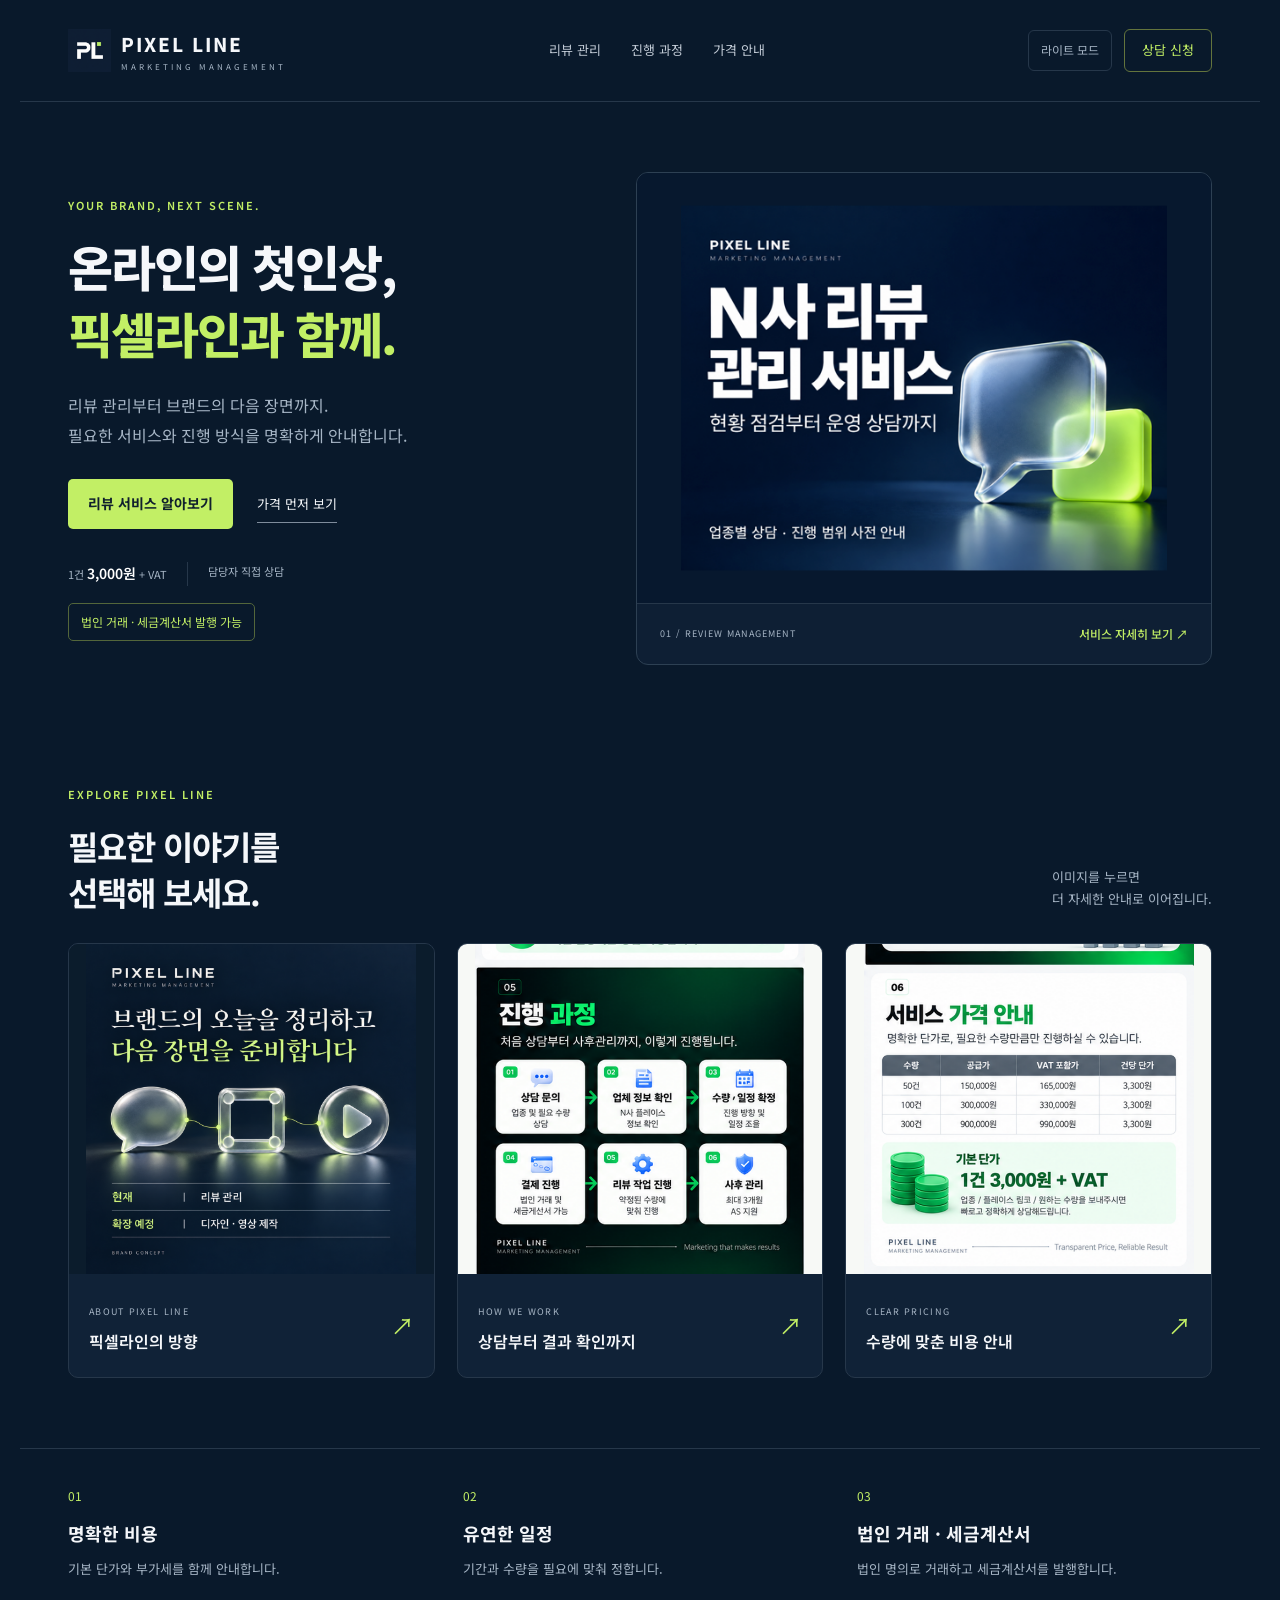
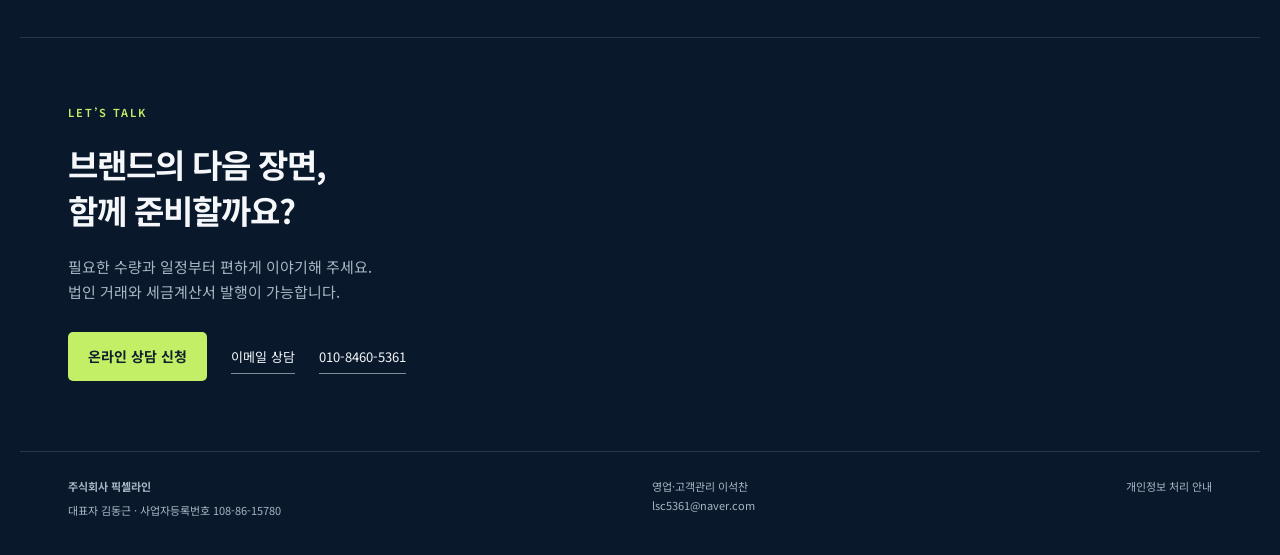
==== commit 5b0ab8a2: "Enable public consultation pages and handle expired admin sessions" ====
--- a/index.html
+++ b/index.html
@@ -1 +1 @@
-<!doctype html><html lang="ko" data-theme="dark"><head><meta charset="utf-8"><meta name="viewport" content="width=device-width,initial-scale=1"><title>픽셀라인 | 리뷰 관리와 브랜드의 다음 장면</title><meta name="description" content="픽셀라인의 실제 방문 경험 기반 리뷰 작성 서비스. 1건 3,000원 + VAT, 법인 거래 및 세금계산서 발행 가능."><link rel="icon" href="assets/logo.png"><script src="script.js" defer></script><link rel="stylesheet" href="style.css"><link href="https://fonts.googleapis.com/css2?family=Noto+Sans+KR:wght@400;500;600;700;800;900&display=swap" rel="stylesheet"></head><body><header class="wrap"><a class="logo" href="index.html"><img src="assets/logo.png" alt="PL 로고"><span>PIXEL LINE<small>MARKETING MANAGEMENT</small></span></a><nav><a href="review.html">리뷰 관리</a><a href="process.html">진행 과정</a><a href="pricing.html">가격 안내</a></nav><div class="header-actions"><button id="theme" type="button" aria-label="밝은 화면으로 바꾸기">라이트 모드</button><a class="contact-link" href="index.html#contact">상담 문의</a></div></header><main><section class="hero wrap"><div class="hero-copy"><p class="eyebrow">YOUR BRAND, NEXT SCENE.</p><h1>온라인의 첫인상,<br><em>픽셀라인과 함께.</em></h1><p class="lead">리뷰 관리부터 브랜드의 다음 장면까지.<br>필요한 서비스와 진행 방식을 명확하게 안내합니다.</p><div class="actions"><a class="button" href="review.html">리뷰 서비스 알아보기</a><a class="text-link" href="pricing.html">가격 먼저 보기</a></div><div class="mini"><span>1건 <strong>3,000원</strong> + VAT</span><span>담당자 직접 상담</span></div><p class="corporate-badge">법인 거래 · 세금계산서 발행 가능</p></div><a class="hero-art" href="review.html" aria-label="리뷰 관리 서비스 상세 페이지 보기"><img src="assets/review.png" alt="N사 리뷰 관리 서비스. 현황 점검부터 운영 상담까지."><div class="art-bottom"><span>01 / REVIEW MANAGEMENT</span><strong>서비스 자세히 보기 ↗</strong></div></a></section><section class="explore wrap" id="explore"><div class="section-top"><div><p class="eyebrow">EXPLORE PIXEL LINE</p><h2>필요한 이야기를<br>선택해 보세요.</h2></div><p>이미지를 누르면<br>더 자세한 안내로 이어집니다.</p></div><div class="cards"><a class="visual-card" href="brand.html"><div class="card-image"><img src="assets/brand.png" alt="브랜드의 오늘을 정리하고 다음 장면을 준비합니다" loading="lazy"></div><div class="card-label"><div><span>ABOUT PIXEL LINE</span><h3>픽셀라인의 방향</h3></div><b>↗</b></div></a><a class="visual-card light" href="process.html"><div class="card-image"><img src="assets/detail-05.png" alt="진행은 명확하게. 상담, 범위 확정, 진행 안내, 결과 확인" loading="lazy"></div><div class="card-label"><div><span>HOW WE WORK</span><h3>상담부터 결과 확인까지</h3></div><b>↗</b></div></a><a class="visual-card light" href="pricing.html"><div class="card-image"><img src="assets/detail-06.png" alt="서비스 가격 안내. 50건 165,000원, 100건 330,000원, 300건 990,000원. 부가세 포함" loading="lazy"></div><div class="card-label"><div><span>CLEAR PRICING</span><h3>수량에 맞춘 비용 안내</h3></div><b>↗</b></div></a></div></section><section class="strip wrap"><div><span>01</span><h3>명확한 비용</h3><p>기본 단가와 부가세를 함께 안내합니다.</p></div><div><span>02</span><h3>유연한 일정</h3><p>기간과 수량을 필요에 맞춰 정합니다.</p></div><div><span>03</span><h3>법인 거래 · 세금계산서</h3><p>법인 명의로 거래하고 세금계산서를 발행합니다.</p></div></section></main><section class="contact wrap" id="contact"><p class="eyebrow">LET’S TALK</p><h2>브랜드의 다음 장면,<br>함께 준비할까요?</h2><p>필요한 수량과 일정부터 편하게 이야기해 주세요.<br>법인 거래와 세금계산서 발행이 가능합니다.</p><a class="button" href="mailto:lsc5361@naver.com">이메일 상담</a><a class="text-link" href="tel:+821084605361">010-8460-5361</a></section><footer class="wrap"><div><strong>주식회사 픽셀라인</strong><p>대표자 김동근 · 사업자등록번호 108-86-15780</p></div><div>영업·고객관리 이석찬<br>lsc5361@naver.com</div></footer></body></html>+<!doctype html><html lang="ko" data-theme="dark"><head><meta charset="utf-8"><meta name="viewport" content="width=device-width,initial-scale=1"><title>픽셀라인 | 리뷰 관리와 브랜드의 다음 장면</title><meta name="description" content="픽셀라인의 실제 방문 경험 기반 리뷰 작성 서비스. 1건 3,000원 + VAT, 법인 거래 및 세금계산서 발행 가능."><link rel="icon" href="assets/logo.png"><script src="script.js" defer></script><link rel="stylesheet" href="style.css"><link href="https://fonts.googleapis.com/css2?family=Noto+Sans+KR:wght@400;500;600;700;800;900&display=swap" rel="stylesheet"></head><body><header class="wrap"><a class="logo" href="index.html"><img src="assets/logo.png" alt="PL 로고"><span>PIXEL LINE<small>MARKETING MANAGEMENT</small></span></a><nav><a href="review.html">리뷰 관리</a><a href="process.html">진행 과정</a><a href="pricing.html">가격 안내</a></nav><div class="header-actions"><button id="theme" type="button" aria-label="밝은 화면으로 바꾸기">라이트 모드</button><a class="contact-link" href="consultation.html">상담 신청</a></div></header><main><section class="hero wrap"><div class="hero-copy"><p class="eyebrow">YOUR BRAND, NEXT SCENE.</p><h1>온라인의 첫인상,<br><em>픽셀라인과 함께.</em></h1><p class="lead">리뷰 관리부터 브랜드의 다음 장면까지.<br>필요한 서비스와 진행 방식을 명확하게 안내합니다.</p><div class="actions"><a class="button" href="review.html">리뷰 서비스 알아보기</a><a class="text-link" href="pricing.html">가격 먼저 보기</a></div><div class="mini"><span>1건 <strong>3,000원</strong> + VAT</span><span>담당자 직접 상담</span></div><p class="corporate-badge">법인 거래 · 세금계산서 발행 가능</p></div><a class="hero-art" href="review.html" aria-label="리뷰 관리 서비스 상세 페이지 보기"><img src="assets/review.png" alt="N사 리뷰 관리 서비스. 현황 점검부터 운영 상담까지."><div class="art-bottom"><span>01 / REVIEW MANAGEMENT</span><strong>서비스 자세히 보기 ↗</strong></div></a></section><section class="explore wrap" id="explore"><div class="section-top"><div><p class="eyebrow">EXPLORE PIXEL LINE</p><h2>필요한 이야기를<br>선택해 보세요.</h2></div><p>이미지를 누르면<br>더 자세한 안내로 이어집니다.</p></div><div class="cards"><a class="visual-card" href="brand.html"><div class="card-image"><img src="assets/brand.png" alt="브랜드의 오늘을 정리하고 다음 장면을 준비합니다" loading="lazy"></div><div class="card-label"><div><span>ABOUT PIXEL LINE</span><h3>픽셀라인의 방향</h3></div><b>↗</b></div></a><a class="visual-card light" href="process.html"><div class="card-image"><img src="assets/detail-05.png" alt="진행은 명확하게. 상담, 범위 확정, 진행 안내, 결과 확인" loading="lazy"></div><div class="card-label"><div><span>HOW WE WORK</span><h3>상담부터 결과 확인까지</h3></div><b>↗</b></div></a><a class="visual-card light" href="pricing.html"><div class="card-image"><img src="assets/detail-06.png" alt="서비스 가격 안내. 50건 165,000원, 100건 330,000원, 300건 990,000원. 부가세 포함" loading="lazy"></div><div class="card-label"><div><span>CLEAR PRICING</span><h3>수량에 맞춘 비용 안내</h3></div><b>↗</b></div></a></div></section><section class="strip wrap"><div><span>01</span><h3>명확한 비용</h3><p>기본 단가와 부가세를 함께 안내합니다.</p></div><div><span>02</span><h3>유연한 일정</h3><p>기간과 수량을 필요에 맞춰 정합니다.</p></div><div><span>03</span><h3>법인 거래 · 세금계산서</h3><p>법인 명의로 거래하고 세금계산서를 발행합니다.</p></div></section></main><section class="contact wrap" id="contact"><p class="eyebrow">LET’S TALK</p><h2>브랜드의 다음 장면,<br>함께 준비할까요?</h2><p>필요한 수량과 일정부터 편하게 이야기해 주세요.<br>법인 거래와 세금계산서 발행이 가능합니다.</p><a class="button" href="consultation.html">온라인 상담 신청</a><a class="text-link" href="mailto:lsc5361@naver.com">이메일 상담</a><a class="text-link" href="tel:+821084605361">010-8460-5361</a></section><footer class="wrap"><div><strong>주식회사 픽셀라인</strong><p>대표자 김동근 · 사업자등록번호 108-86-15780</p></div><div>영업·고객관리 이석찬<br>lsc5361@naver.com</div><a href="privacy.html">개인정보 처리 안내</a></footer></body></html>
